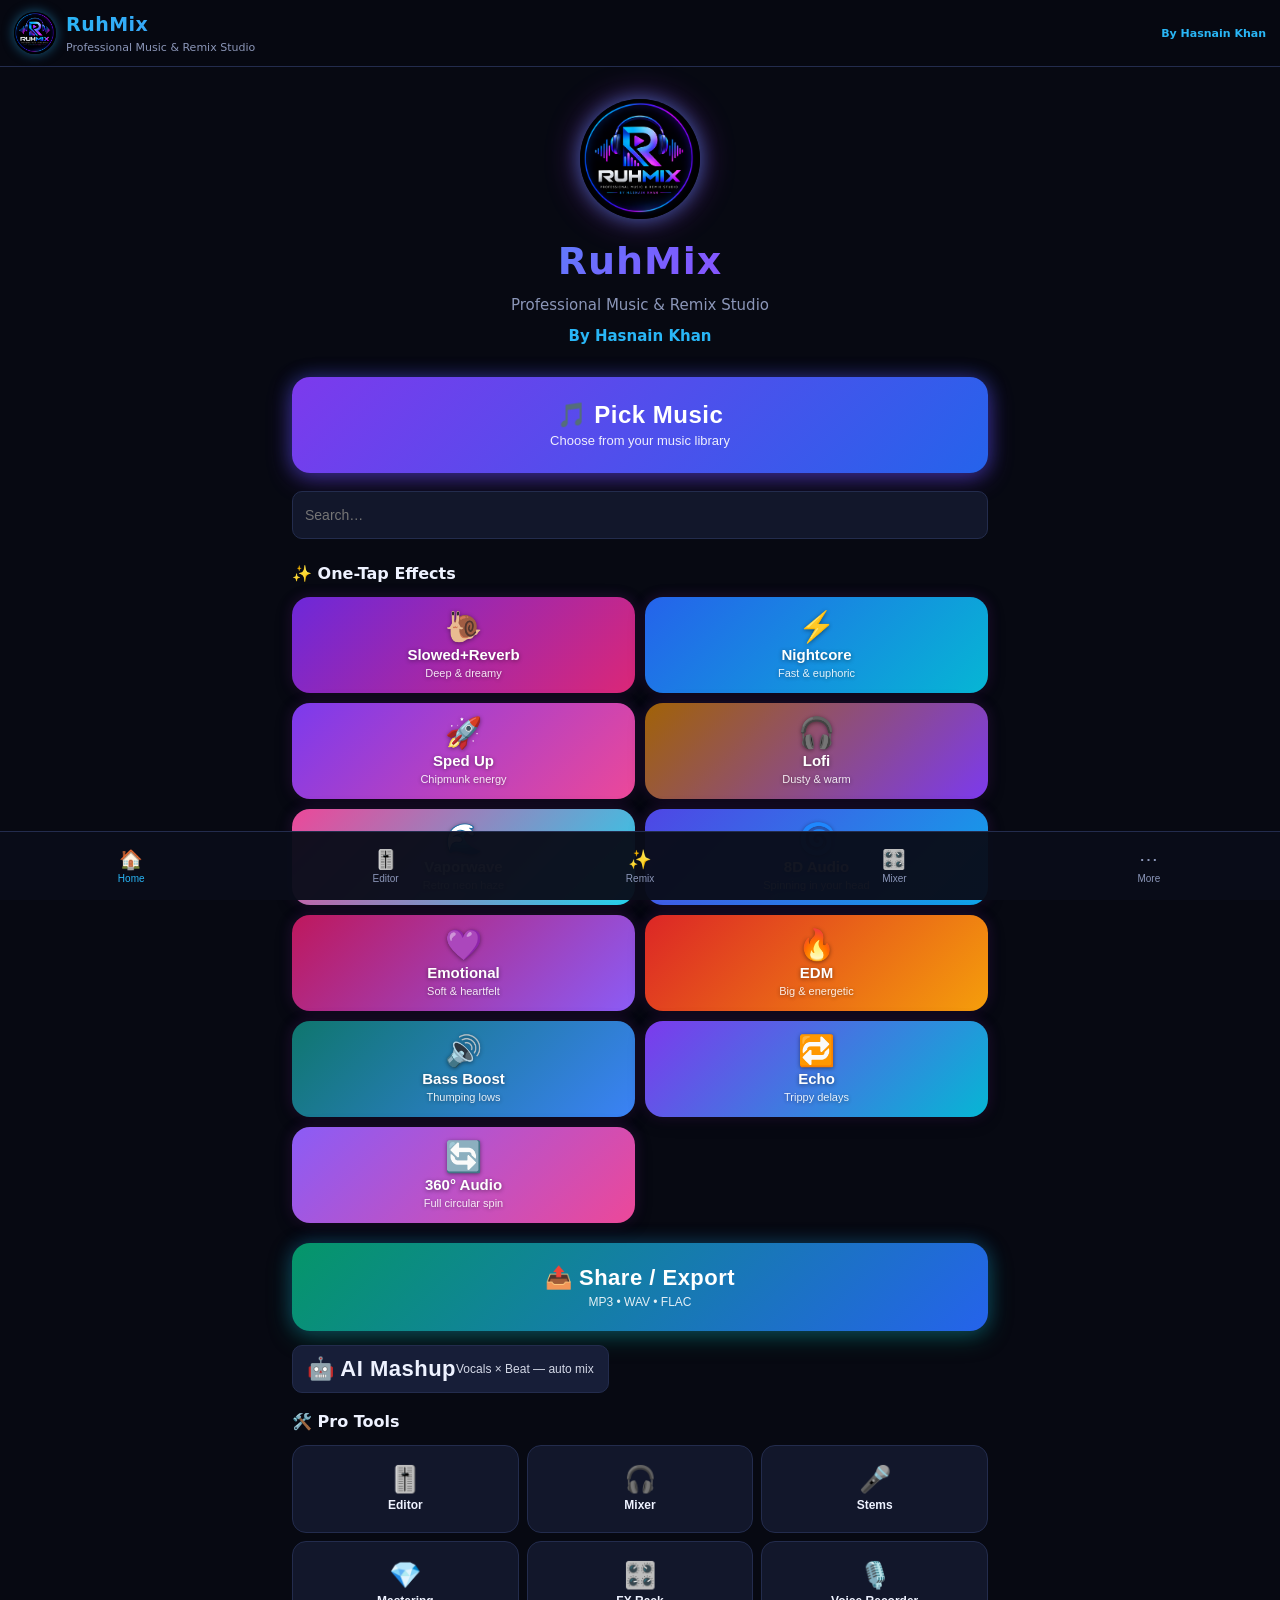
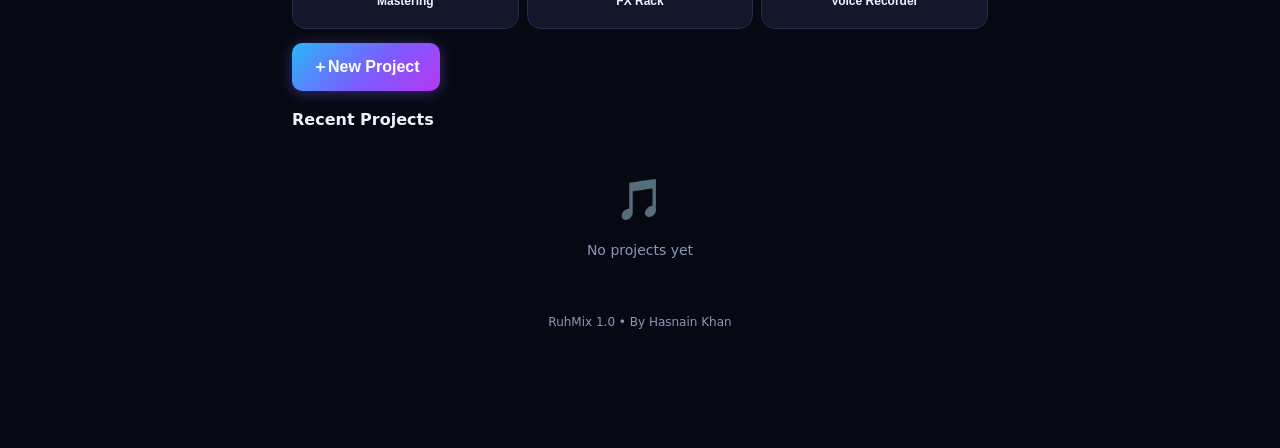
==== www/index.html @ 8ea2db22 "v20: Built-in copyright-free beats — 8 synthesized styles, Auto Mashup (auto vocals + auto beat + au" ====
<!DOCTYPE html>
<html lang="en">
<head>
<meta charset="UTF-8">
<meta name="viewport" content="width=device-width, initial-scale=1.0, maximum-scale=1.0, user-scalable=no">
<title>RuhMix — Professional Music & Remix Studio</title>
<link rel="stylesheet" href="styles.css">
</head>
<body>
<!-- ======================= header ======================= -->
<header id="topbar">
  <img src="logo.png" alt="RuhMix" id="app-logo">
  <div class="tb-titles">
    <div class="tb-name">RuhMix</div>
    <div class="tb-sub" data-i18n="tagline">Professional Music &amp; Remix Studio</div>
  </div>
  <div class="tb-by" data-i18n="by">By Hasnain Khan</div>
</header>

<!-- recovery banner -->
<div id="recovery-banner" style="display:none">
  <span id="recovery-text"></span>
  <div>
    <button class="btn small primary" id="recovery-yes">Recover</button>
    <button class="btn small ghost" id="recovery-no">Dismiss</button>
  </div>
</div>

<main id="screens">

<!-- ======================= 1. HOME ======================= -->
<section class="screen active" id="screen-home">
  <div class="hero">
    <img src="logo.png" alt="RuhMix" class="hero-logo">
    <h1>RuhMix</h1>
    <p class="muted" data-i18n="tagline">Professional Music &amp; Remix Studio</p>
    <p class="byline" data-i18n="by">By Hasnain Khan</p>
  </div>

  <!-- 1. Big Pick Music -->
  <button class="btn cdx-pick" id="cdx-pick"><span class="cdx-pick-title">🎵 Pick Music</span><span class="cdx-pick-sub">Choose from your music library</span></button>

  <!-- 2. Now-playing bar (hidden until a track is loaded) -->
  <div id="cdx-nowbar" class="cdx-nowbar" hidden>
    <canvas id="cdx-nowbar-wave"></canvas>
    <div class="cdx-nowbar-row">
      <button id="cdx-nowbar-play" class="cdx-nowbar-btn" aria-label="Play / Pause">▶</button>
      <div class="cdx-nowbar-meta">
        <div id="cdx-nowbar-name" class="cdx-nowbar-name">—</div>
        <div id="cdx-nowbar-time" class="cdx-nowbar-time mono">0:00 / 0:00</div>
      </div>
    </div>
  </div>

  <input id="home-search" class="textin" data-i18n-ph="search" placeholder="Search…" lang="en" autocapitalize="off" autocomplete="off" spellcheck="false">

  <!-- 3. One-tap effect cards -->
  <div class="sec-head">
    <h3>✨ One-Tap Effects</h3>
  </div>
  <div id="cdx-fxgrid" class="cdx-fxgrid"></div>

  <!-- 4. Big Share / Export -->
  <button class="btn cdx-share" id="cdx-share"><span class="cdx-share-title">📤 Share / Export</span><span class="cdx-share-sub">MP3 • WAV • FLAC</span></button>
  <button class="btn cdx-share" id="home-mashup"><span class="cdx-share-title">🤖 AI Mashup</span><span class="cdx-share-sub">Vocals × Beat — auto mix</span></button>

  <!-- 5. Pro Tools -->
  <div class="sec-head">
    <h3>🛠️ Pro Tools</h3>
  </div>
  <div id="cdx-protools" class="cdx-progrid"></div>

  <!-- kept: new project + recent projects -->
  <button class="btn primary big" id="home-new">＋ <span data-i18n="new_project">New Project</span></button>
  <h3 data-i18n="recent">Recent Projects</h3>
  <div id="home-recent"></div>
  <div class="foot-note">RuhMix 1.0 • <span data-i18n="by">By Hasnain Khan</span></div>
</section>

<!-- ======================= 2. IMPORT ======================= -->
<section class="screen" id="screen-import">
  <h2 data-i18n="import_title">Import Audio</h2>
  <div id="import-hint" class="hint" style="display:none"></div>
  <p class="muted">MP3 • WAV • M4A • FLAC — decoded with Web Audio</p>
  <div class="tabbar" id="import-tabs">
    <button class="tabbtn active" id="tab-music">🎵 Music</button>
    <button class="tabbtn" id="tab-files">📁 Files</button>
  </div>
  <div id="pane-music">
    <input type="search" id="music-search" class="textin" placeholder="Search title or artist" lang="en" autocapitalize="off" autocomplete="off" spellcheck="false">
    <div id="music-list"></div>
  </div>
  <div id="pane-files" hidden>
    <button class="btn primary big block" id="btn-pick">📁 <span data-i18n="pick_audio">Pick Audio</span></button>
    <input type="file" id="file-input" accept="audio/*" multiple hidden>
    <h3>Imported</h3>
    <div id="import-list"></div>
  </div>
</section>

<!-- ======================= 3. EDITOR ======================= -->
<section class="screen" id="screen-editor">
<div class="ux-head"><h2 data-i18n="editor_title">Audio Editor</h2><button class="btn small ux-export-btn" data-from="editor">📤 Export</button></div>
  <div id="ed-meta" class="muted"></div>
  <canvas id="ed-wave"></canvas>
  <div class="row">
    <label>Zoom <input type="range" id="ed-zoom" min="1" max="32" step="1" value="1"></label>
    <label>Scroll <input type="range" id="ed-scroll" min="0" max="100" value="0"></label>
  </div>
  <div class="row transport">
    <button class="btn primary" id="ed-play">▶ <span data-i18n="play">Play</span></button>
    <button class="btn" id="ed-stop">■ <span data-i18n="stop">Stop</span></button>
    <span id="ed-time" class="mono">0:00 / 0:00</span>
  </div>
  <div class="panel">
    <h4>Selection (in seconds)</h4>
    <div class="row">
      <label>Start <input type="number" id="ed-sel-a" class="numin" value="0" step="0.1" min="0"></label>
      <label>End <input type="number" id="ed-sel-b" class="numin" value="0" step="0.1" min="0"></label>
    </div>
    <div class="btn-row">
      <button class="btn small" id="ed-trim">Trim</button>
      <button class="btn small" id="ed-cut">Cut</button>
      <button class="btn small" id="ed-delete">Delete</button>
      <button class="btn small" id="ed-split">Split</button>
      <button class="btn small" id="ed-copy">Copy</button>
      <button class="btn small" id="ed-paste">Paste</button>
      <button class="btn small" id="ed-duplicate">Duplicate</button>
    </div>
    <div class="btn-row">
      <button class="btn small" id="ed-fadein">Fade In</button>
      <button class="btn small" id="ed-fadeout">Fade Out</button>
      <button class="btn small" id="ed-gain-up">Gain +</button>
      <button class="btn small" id="ed-gain-dn">Gain −</button>
      <button class="btn small" id="ed-reverse">Reverse</button>
    </div>
    <div class="btn-row">
      <button class="btn small" id="ed-undo">↩ Undo</button>
      <button class="btn small" id="ed-redo">↪ Redo</button>
    </div>
  </div>
  <div class="panel">
    <h4>Playback</h4>
    <div class="row"><label>Volume <input type="range" id="ed-vol" min="0" max="120" value="90"></label><span id="ed-vol-v">90%</span></div>
    <div class="row"><label>Pan <input type="range" id="ed-pan" min="-100" max="100" value="0"></label></div>
    <div class="row"><label>Speed <input type="range" id="ed-speed" min="50" max="200" value="100"></label><span id="ed-speed-v">1.00×</span></div>
    <div class="honest">Pitch changes with tempo (no independent pitch-shift in v1).</div>
    <button class="btn small tog" id="ed-loop">🔁 Loop</button>
  </div>
  <div class="panel">
    <h4>Markers</h4>
    <button class="btn small" id="ed-marker-add">＋ Add Marker (current position)</button>
    <div id="ed-markers"></div>
  </div>
  <div class="panel">
    <h4>🥁 Beat Tools</h4>
    <div class="row"><span id="tap-bpm" class="big-num">— BPM</span></div>
    <div class="btn-row">
      <button class="btn primary" id="tap-btn">👆 TAP</button>
      <button class="btn ghost" id="tap-reset">Reset</button>
    </div>
    <div class="row"><label>BPM <input type="range" id="metro-bpm" min="40" max="220" value="120"></label><span id="metro-bpm-v">120</span></div>
    <div class="btn-row">
      <button class="btn" id="metro-start">Start Metronome</button>
    </div>
  </div>
</section>

<!-- ======================= 4. AUTO REMIX ======================= -->
<section class="screen" id="screen-remix">
<div class="ux-head"><h2 data-i18n="auto_remix">Auto Remix</h2><button class="btn small ux-export-btn" data-from="remix">📤 Export</button></div>
  <p class="muted">BPM is detected automatically • 11 style presets (DSP chain)</p>
  <div id="remix-stem-badge" class="panel" style="display:none"></div>
  <div class="card-grid" id="remix-grid"></div>
  <div id="remix-custom" class="panel" style="display:none">
    <h4>Custom</h4>
    <div class="row"><label>Tempo <input type="range" id="c-tempo" min="70" max="130" value="100"></label></div>
    <div class="row"><label>Reverb <input type="range" id="c-reverb" min="0" max="100" value="30"></label></div>
    <div class="row"><label>Echo <input type="range" id="c-echo" min="0" max="100" value="25"></label></div>
    <div class="row"><label>Bass <input type="range" id="c-bass" min="0" max="100" value="40"></label></div>
  </div>
  <div id="remix-desc" class="panel"></div>
  <div class="btn-row">
    <button class="btn primary" id="remix-generate">⚡ Generate</button>
    <button class="btn" id="remix-preview">▶ Preview</button>
    <button class="btn" id="remix-stem-preview" style="display:none">🎤 Stem Preview</button>
  </div>
  <div id="remix-status" class="status"></div>
</section>

<!-- ======================= 5. SLOWED+REVERB ======================= -->
<section class="screen" id="screen-slowed">
<div class="ux-head"><h2 data-i18n="slowed">Slowed+Reverb</h2><button class="btn small ux-export-btn" data-from="slowed">📤 Export</button></div>
  <p class="muted">Slowed + Reverb Studio</p>
  <div class="honest">Pitch changes with tempo (no independent pitch-shift in v1).</div>
  <div class="card-grid" id="slowed-presets"></div>
  <div class="panel">
    <div class="row"><label>Speed <input type="range" id="sl-speed" min="0.5" max="1" step="0.01" value="0.8"></label><span id="sl-speed-v">0.80×</span></div>
    <div class="row"><label>Room <select id="sl-room"><option value="studio">Studio</option><option value="room">Room</option><option value="hall">Hall</option><option value="church" selected>Church</option></select></label></div>
    <div class="row"><label>Reverb <input type="range" id="sl-wet" min="0" max="1" step="0.01" value="0.55"></label><span id="sl-wet-v">55%</span></div>
    <div class="row"><label>Echo <input type="range" id="sl-echo" min="0" max="1" step="0.01" value="0.25"></label><span id="sl-echo-v">25%</span></div>
    <div class="row"><label>Bass Boost <input type="range" id="sl-bass" min="-6" max="10" step="1" value="4"></label><span id="sl-bass-v">+4 dB</span></div>
    <div class="row"><label>Stereo Width <input type="range" id="sl-width" min="0" max="2" step="0.1" value="1.2"></label><span id="sl-width-v">1.2</span></div>
  </div>
  <button class="btn primary big block" id="sl-play">▶ Preview</button>
</section>

<!-- ======================= 5b. AUTO MASHUP ======================= -->
<section class="screen" id="screen-mashup">
  <h2>🤖 Auto Mashup</h2>
  <p class="muted">Smart BPM + key matching</p>
  <p id="mashup-engine-tag" class="mashup-tag"></p>
  <button class="btn big block" id="mashup-pick1">🎤 Song 1 — Vocals</button>
  <div id="mashup-name1" class="muted">No song selected</div>

  <!-- Beat source: built-in original beats (default) or a second song -->
  <div class="panel" id="mashup-beatsrc-panel">
    <div class="row"><strong>🎹 Beat source</strong></div>
    <div class="seg" id="mashup-beatsrc-seg" role="group" aria-label="Beat source">
      <button class="btn tog on" id="mashup-src-builtin" data-src="builtin">🎹 Built-in Beats <span class="small">Copyright-Free</span> <span class="beta">Recommended</span></button>
      <button class="btn tog" id="mashup-src-song2" data-src="song2">🎵 Pick Song 2</button>
    </div>
  </div>

  <!-- Built-in beats: 8 original styles, synthesized in-app (default) -->
  <div id="mashup-beats-wrap">
    <p class="muted small">🎹 Original Beats — synthesized in RuhMix, 100% copyright-free</p>
    <div class="card-grid" id="mashup-beat-grid"></div>
  </div>

  <!-- Song 2 beat: shown only when "Pick Song 2" is the beat source -->
  <div id="mashup-song2-wrap" hidden>
    <button class="btn big block" id="mashup-pick2">🥁 Song 2 — Beat</button>
    <div id="mashup-name2" class="muted">No song selected</div>
  </div>

  <p class="muted small" id="mashup-honest">Built-in original beat (copyright-free, synthesized in-app) • vocals auto-matched. No fake AI claims.</p>
  <button class="btn primary big block" id="mashup-make">✨ Create Auto Mashup</button>
  <div id="mashup-progress" hidden>
    <ol id="mashup-steps" class="msteps">
      <li id="mstep-vocals"><span class="mstep-dot"></span><span class="mstep-label">🎤 Extracting vocals…</span></li>
      <li id="mstep-beat"><span class="mstep-dot"></span><span class="mstep-label">🎹 Creating copyright-free beat…</span></li>
      <li id="mstep-mix"><span class="mstep-dot"></span><span class="mstep-label">🎚️ Mixing…</span></li>
    </ol>
    <div id="mashup-prog-label"></div><div class="prog"><div id="mashup-prog-bar"></div></div>
  </div>
  <div id="mashup-result" hidden>
    <div id="mashup-meta" class="muted"></div>
    <button class="btn big" id="mashup-play">▶ Preview</button>
    <button class="btn primary big" id="mashup-export">📤 Export / Share</button>
  </div>
</section>

<!-- ======================= 6. STEMS ======================= -->
<section class="screen" id="screen-stems">
<div class="ux-head"><h2 data-i18n="stems">Stem Separator</h2><button class="btn small ux-export-btn" data-from="stems">📤 Export</button></div>
  <!-- AI (neural, server) — the ONLY flow allowed to say "AI" -->
  <div class="engine-card ai-card">
    <div class="ec-name">🧠 AI Stem Separation <span class="beta">AI • SERVER</span></div>
    <div class="ec-desc">Choose a backend: ✂️ DSP Beta (instant, no server) • 🤗 Hugging Face (FREE AI, 2 stems: Vocal + Instrumental) • 🤗 HF 4/6-Stem (your own Space: 4 or 6 stems) • ☁️ Modal (card required, 4 stems).</div>
    <button class="btn primary block" id="btn-ai-stem">Separate with AI</button>
  </div>
  <!-- DSP engines: Beta (DSP) — neural AI nahi -->
  <h3>DSP Engines <span class="beta">Beta (DSP) — not neural AI</span></h3>
  <p class="muted">DSP-based separation • <span class="beta">BETA — experimental</span></p>
  <div class="honest">There is no neural network model here — only classical DSP techniques. Results may contain bleed.</div>
  <div id="stems-grid"></div>
  <div id="stems-status" class="status"></div>
  <div id="stems-results"></div>
</section>

<!-- ======================= 6b. AI STEMS (DSP Beta • HF 2-stem • HF 4/6-Stem • Modal) ======================= -->
<section class="screen" id="screen-aistem">
  <h2>🧠 AI Stem Separation</h2>
  <p class="muted">✂️ DSP Beta • 🤗 Hugging Face (2 stems, FREE) • 🤗 HF 4/6-Stem (your Space) • ☁️ Modal</p>
  <div id="aistem-backend" style="margin-bottom:10px"></div>
  <div id="aistem-setup" style="display:none"></div>
  <div id="aistem-main" style="display:none"></div>
  <div id="aistem-dsp" style="margin-top:14px"></div>
</section>

<!-- ======================= 7. MIXER ======================= -->
<section class="screen" id="screen-mixer">
<div class="ux-head"><h2 data-i18n="nav_mixer">Mixer</h2><button class="btn small ux-export-btn" data-from="mixer">📤 Export</button></div>
  <p class="muted">6 tracks • Volume / Pan / Mute / Solo</p>
  <div class="btn-row">
    <button class="btn primary" id="mx-play-all">▶ Play All</button>
    <button class="btn" id="mx-stop-all">■ Stop</button>
  </div>
  <div id="mixer-tracks"></div>
</section>

<!-- ======================= 8. FX RACK ======================= -->
<section class="screen" id="screen-fx">
  <h2 data-i18n="equalizer">Equalizer</h2>
  <p class="muted">FX Rack — every change with live preview</p>
  <div class="panel">
    <h4>3-Band EQ <select id="fx-eqpreset"><option value="">Preset…</option></select></h4>
    <div class="row"><label>Bass <input type="range" id="fx-bass" min="-15" max="15" value="0"></label><span id="fx-bass-v">0 dB</span></div>
    <div class="row"><label>Mid <input type="range" id="fx-mid" min="-15" max="15" value="0"></label><span id="fx-mid-v">0 dB</span></div>
    <div class="row"><label>Treble <input type="range" id="fx-treble" min="-15" max="15" value="0"></label><span id="fx-treble-v">0 dB</span></div>
  </div>
  <div class="panel">
    <h4>10-Band EQ</h4>
    <div id="fx-eq10" class="eq10"></div>
  </div>
  <div class="panel">
    <h4>Filter & Drive</h4>
    <div class="row"><label>Lowpass <input type="range" id="fx-filter" min="100" max="19000" value="19000"></label><span id="fx-filter-v">19.0 kHz</span></div>
    <div class="row"><label>Drive <input type="range" id="fx-drive" min="0" max="100" value="0"></label><span id="fx-drive-v">0%</span></div>
  </div>
  <div class="panel">
    <h4>Chorus <label class="sw"><input type="checkbox" id="fx-chorus-on"><span>On</span></label></h4>
    <div class="row"><label>Rate <input type="range" id="fx-chorus-rate" min="1" max="80" value="12"></label></div>
    <div class="row"><label>Depth <input type="range" id="fx-chorus-depth" min="0" max="1200" value="400"></label></div>
  </div>
  <div class="panel">
    <h4>Echo / Delay <label class="sw"><input type="checkbox" id="fx-echo-on"><span>On</span></label></h4>
    <div class="row"><label>Time <input type="range" id="fx-echo-time" min="20" max="1800" value="375"></label><span id="fx-echo-time-v">375 ms</span></div>
    <div class="row"><label>Feedback <input type="range" id="fx-echo-fb" min="0" max="85" value="35"></label><span id="fx-echo-fb-v">35%</span></div>
    <div class="row"><label>Wet <input type="range" id="fx-echo-wet" min="0" max="80" value="35"></label><span id="fx-echo-wet-v">35%</span></div>
  </div>
  <div class="panel">
    <h4>Reverb <label class="sw"><input type="checkbox" id="fx-reverb-on"><span>On</span></label></h4>
    <div class="row"><label>Room <select id="fx-reverb-room"><option value="studio">Studio</option><option value="room">Room</option><option value="hall" selected>Hall</option><option value="church">Church</option></select></label></div>
    <div class="row"><label>Wet <input type="range" id="fx-reverb-wet" min="0" max="100" value="40"></label><span id="fx-reverb-wet-v">40%</span></div>
  </div>
  <div class="panel" data-effect="8d">
    <h4>🌀 8D Audio <label class="sw"><input type="checkbox" id="fx-8d-on" data-param="on"><span>On</span></label></h4>
    <p class="muted small">Auto-pan + reverb — rotating spatial effect</p>
    <div class="row"><label>Speed <input type="range" id="fx-8d-speed" data-param="speed" min="1" max="100" value="25"></label><span id="fx-8d-speed-v">25%</span></div>
    <div class="row"><label>Depth <input type="range" id="fx-8d-depth" data-param="depth" min="0" max="100" value="70"></label><span id="fx-8d-depth-v">70%</span></div>
    <div class="hint">🎧 Best with headphones</div>
  </div>
  <div class="panel" data-effect="3d">
    <h4>🎭 3D Audio <label class="sw"><input type="checkbox" id="fx-3d-on" data-param="on"><span>On</span></label></h4>
    <p class="muted small">Auto-pan + reverb — wide spatial effect</p>
    <div class="row"><label>Speed <input type="range" id="fx-3d-speed" data-param="speed" min="1" max="100" value="35"></label><span id="fx-3d-speed-v">35%</span></div>
    <div class="row"><label>Depth <input type="range" id="fx-3d-depth" data-param="depth" min="0" max="100" value="60"></label><span id="fx-3d-depth-v">60%</span></div>
    <div class="hint">🎧 Best with headphones</div>
  </div>
  <div class="panel" data-effect="16d">
    <h4>🌪️ 16D Audio <label class="sw"><input type="checkbox" id="fx-16d-on" data-param="on"><span>On</span></label></h4>
    <p class="muted small">Auto-pan + reverb — fast rotating spatial effect</p>
    <div class="row"><label>Speed <input type="range" id="fx-16d-speed" data-param="speed" min="1" max="100" value="45"></label><span id="fx-16d-speed-v">45%</span></div>
    <div class="row"><label>Depth <input type="range" id="fx-16d-depth" data-param="depth" min="0" max="100" value="80"></label><span id="fx-16d-depth-v">80%</span></div>
    <div class="hint">🎧 Best with headphones</div>
  </div>
  <div class="panel" data-effect="360">
    <h4>🔄 360° Audio <label class="sw"><input type="checkbox" id="fx-360-on" data-param="on"><span>On</span></label></h4>
    <p class="muted small">360° spatial rotation (HRTF) — full circular spin</p>
    <div class="row"><label>Speed <input type="range" id="fx-360-speed" data-param="speed" min="1" max="100" value="25"></label><span id="fx-360-speed-v">25%</span></div>
    <div class="row"><label>Depth <input type="range" id="fx-360-depth" data-param="depth" min="0" max="100" value="100"></label><span id="fx-360-depth-v">100%</span></div>
    <div class="hint">🎧 Best with headphones</div>
  </div>
  <div class="panel">
    <h4>Compressor <label class="sw"><input type="checkbox" id="fx-comp-on" checked><span>On</span></label></h4>
    <div class="row"><label>Threshold <input type="range" id="fx-comp-thr" min="-40" max="0" value="-18"></label><span id="fx-comp-thr-v">-18 dB</span></div>
    <div class="row"><label>Ratio <input type="range" id="fx-comp-ratio" min="10" max="200" value="40"></label><span id="fx-comp-ratio-v">4:1</span></div>
  </div>
  <div class="panel">
    <h4>Output</h4>
    <div class="row"><label>Gain <input type="range" id="fx-out" min="0" max="150" value="100"></label><span id="fx-out-v">100%</span></div>
  </div>
  <div class="btn-row">
    <button class="btn primary" id="fx-preview">▶ Preview</button>
    <button class="btn" id="fx-save">💾 Save Preset</button>
    <button class="btn ghost" id="fx-reset">Reset</button>
  </div>
  <div id="fx-saved" class="chip-row"></div>
</section>

<!-- ======================= 9. MASTERING ======================= -->
<section class="screen" id="screen-master">
<div class="ux-head"><h2 data-i18n="mastering">Mastering</h2><button class="btn small ux-export-btn" data-from="master">📤 Export</button></div>
  <p class="muted">EQ → Compressor → Limiter → Normalizer</p>
  <div class="panel">
    <div class="row"><label>Preset <select id="mst-preset"></select></label></div>
    <div class="row"><label>Bass <input type="range" id="mst-eqb" min="-12" max="12" value="0"></label><span id="mst-eqb-v">0 dB</span></div>
    <div class="row"><label>Mid <input type="range" id="mst-eqm" min="-12" max="12" value="0"></label><span id="mst-eqm-v">0 dB</span></div>
    <div class="row"><label>Treble <input type="range" id="mst-eqt" min="-12" max="12" value="1"></label><span id="mst-eqt-v">+1 dB</span></div>
    <div class="row"><label>Threshold <input type="range" id="mst-thr" min="-30" max="0" value="-14"></label><span id="mst-thr-v">-14 dB</span></div>
    <div class="row"><label>Ratio <input type="range" id="mst-ratio" min="10" max="100" value="25"></label><span id="mst-ratio-v">2.5:1</span></div>
  </div>
  <div class="btn-row">
    <button class="btn" id="mst-ab">Hearing: AFTER (mastered)</button>
  </div>
  <div class="btn-row">
    <button class="btn primary" id="mst-play">▶ Preview</button>
    <button class="btn" id="mst-normalize">📊 Loudness Normalize</button>
  </div>
  <div id="mst-status" class="status"></div>
</section>

<!-- ======================= 10. RECORDER ======================= -->
<section class="screen" id="screen-record">
<div class="ux-head"><h2 data-i18n="recorder">Voice Recorder</h2><button class="btn small ux-export-btn" data-from="record">📤 Export</button></div>
  <p class="muted">Recordings are saved in the device's native format</p>
  <div class="panel center">
    <div id="rec-status" class="status">Ready</div>
    <button class="btn primary big" id="rec-btn">● Start Recording</button>
    <p class="muted small">After you stop recording, it will be added to this project.</p>
  </div>
</section>

<!-- ======================= 11. EXPORT ======================= -->
<section class="screen" id="screen-export">
  <h2 data-i18n="export_title">Export</h2>
  <div class="panel">
    <h4>Source</h4>
    <div id="exp-sources"></div>
  </div>
  <div class="panel">
    <h4>Format</h4>
    <label class="radio-row"><input type="radio" name="expfmt" id="exp-format-mp3" value="mp3" checked><span>MP3</span></label>
    <label class="radio-row"><input type="radio" name="expfmt" id="exp-format-wav" value="wav"><span>WAV</span></label>
    <label class="radio-row"><input type="radio" name="expfmt" id="exp-format-flac" value="flac"><span>FLAC</span></label>
    <div class="row" id="exp-bitrate-row"><label>Bitrate <select id="exp-bitrate"><option>128</option><option selected>192</option><option>256</option><option>320</option></select> kbps</label></div>
    <div class="row"><label>Sample Rate <select id="exp-sr"><option selected>44100</option><option>48000</option></select> Hz</label></div>
    <label class="radio-row"><input type="checkbox" id="exp-normalize" checked><span>Loudness normalize (peak −0.5 dB)</span></label>
    <div id="exp-note" class="muted small"></div>
    <div class="honest">M4A/AAC: offline encoding is not possible in the browser (native code required) — so M4A is not listed.</div>
  </div>
  <div class="progress"><div class="pbar" id="exp-pbar"></div></div>
  <div id="exp-status" class="status"></div>
  <div class="btn-row">
    <button class="btn primary big" id="exp-start">📤 Export</button>
    <button class="btn ghost" id="exp-cancel">Cancel</button>
  </div>
  <button class="btn block" id="exp-share" style="display:none">🔗 Share</button>
</section>

<!-- ======================= 12. PROJECTS ======================= -->
<section class="screen" id="screen-projects">
  <h2>Projects</h2>
  <button class="btn primary block" id="proj-new">＋ New Project</button>
  <input id="proj-search" class="textin" placeholder="🔍 Search projects…" style="margin-top:8px" lang="en" autocapitalize="off" autocomplete="off" spellcheck="false">
  <div id="projects-list"></div>
</section>

<!-- ======================= 13. SETTINGS ======================= -->
<section class="screen" id="screen-settings">
  <h2 data-i18n="settings_title">Settings</h2>
  <div class="panel">
    <h4>Appearance</h4>
    <div class="row"><label>Theme <select id="set-theme"><option value="dark">Dark</option><option value="light">Light</option></select></label></div>
    <div class="row"><label>Language <select id="set-lang"><option value="en">English</option></select></label></div>
  </div>
  <div class="panel">
    <h4>Export Defaults</h4>
    <div class="row"><label>Format <select id="set-def-format"><option value="mp3">MP3</option><option value="wav">WAV</option><option value="flac">FLAC</option></select></label></div>
    <div class="row"><label>Bitrate <select id="set-def-bitrate"><option>128</option><option>192</option><option>256</option><option>320</option></select> kbps</label></div>
    <div class="row"><label>Sample Rate <select id="set-def-sr"><option>44100</option><option>48000</option></select> Hz</label></div>
  </div>
  <div class="panel">
    <h4>Storage</h4>
    <div id="storage-info" class="muted small"></div>
    <button class="btn ghost" id="set-clear-cache">🧹 Clear Cache</button>
  </div>
  <div class="panel">
    <h4>🔒 Privacy</h4>
    <div class="muted small">
      <p>• <b>Your audio stays on your device.</b> Editing, FX, mixing — everything happens on-device, nothing is uploaded.</p>
      <p>• <b>The cloud is only used for AI Stem Separation</b> — and only with your explicit consent. No audio is sent to the cloud without consent. The Modal option runs after watching an ad; the Hugging Face option is completely free (no ads).</p>
      <p>• <b>Instant auto-delete:</b> audio sent for AI stems is removed from the server as soon as processing finishes — no copy is saved.</p>
      <p>• <b>Ads:</b> one rewarded video ad before Modal AI Stem Separation (this pays for the server), and one interstitial ad after every 2nd export (max 1 per 5 min). Your data never leaves the device because of ads.</p>
      <p>• No account, no tracking — your files are yours.</p>
    </div>
    <button class="btn ghost block" id="set-privacy-clear">🧹 Clear Temporary Files</button>
    <div class="muted small">Removes stem results, stem-mix preview, peaks cache and temporary data. Saved projects stay safe.</div>
  </div>
  <div class="panel">
    <h4>Updates</h4>
    <button class="btn primary" id="set-check-update">🔄 Check for Updates</button>
    <div id="update-status" class="status"></div>
  </div>
  <div class="panel">
    <h4>🤖 AI Server <span class="beta">AI</span></h4>
    <p class="muted small">Choose the backend for AI Stem Separation. DSP Beta needs no settings.</p>
    <div id="ai-backend-picker" class="btn-row" style="margin-bottom:8px"></div>
    <div id="ai-hf-fields" style="display:none">
      <p class="muted small">🤗 <b>Hugging Face — FREE AI</b> (daily limit ~6-10 songs, no ads). Paste your duplicated Space URL here.</p>
      <div class="row"><label>Space URL <input type="text" id="ai-hf-url" class="textin" placeholder="https://username-music-separation.hf.space" inputmode="url" autocomplete="off" lang="en" autocapitalize="off" spellcheck="false"></label></div>
      <p class="muted small">💡 Hint: the URL of your duplicated Space (e.g. https://username-music-separation.hf.space).</p>
      <div class="row"><label>API Name <input type="text" id="ai-hf-api" class="textin" placeholder="inference" autocomplete="off" lang="en" autocapitalize="off" spellcheck="false"></label></div>
      <p class="muted small">💡 Find the name via "View API" on the Space page (default: inference).</p>
    </div>
    <div id="ai-hf46-fields" style="display:none">
      <p class="muted small">🤗 <b>HF 4/6-Stem — your own Space</b> (FREE AI, no ads). No reliable public 4/6-stem Space exists, so paste <b>your own</b> duplicated/deployed Demucs Space URL here.</p>
      <div class="row"><label>Space URL <input type="text" id="ai-hf46-url" class="textin" placeholder="https://username-demucs-6s.hf.space" inputmode="url" autocomplete="off" lang="en" autocapitalize="off" spellcheck="false"></label></div>
      <div class="row"><label>API Name <input type="text" id="ai-hf46-api" class="textin" placeholder="inference" autocomplete="off" lang="en" autocapitalize="off" spellcheck="false"></label></div>
      <p class="muted small">💡 Find the name via "View API" on the Space page (default: inference).</p>
      <div class="row"><label>Model (stems to expect)
        <select id="ai-hf46-model" class="textin" lang="en">
          <option value="htdemucs">htdemucs — 4 stems (Vocals, Drums, Bass, Other)</option>
          <option value="htdemucs_6s">htdemucs_6s — 6 stems (+ Piano, Guitar)</option>
        </select></label></div>
      <div class="honest">🐢 <b>6-Stem is slower</b> and uses more of your free GPU quota (daily limit ~6-10 songs). 🏁 <b>6 is the maximum</b> for standard open models — the 6-stem model is experimental, expect more bleed on guitar/piano.</div>
    </div>
    <div id="ai-modal-fields" style="display:none">
      <p class="muted small">☁️ <b>Modal — requires a card</b> (future). Paste the URL you get after deploying Modal here. The key stays on this device only — it is never uploaded.</p>
      <div class="row"><label>Modal Endpoint URL <input type="text" id="ai-url" class="textin" placeholder="https://xxx--ruhmix-stems-web.modal.run" inputmode="url" autocomplete="off" lang="en" autocapitalize="off" spellcheck="false"></label></div>
      <div class="row"><label>API Key <input type="password" id="ai-key" class="textin" placeholder="••••••••" autocomplete="off" lang="en" autocapitalize="off" spellcheck="false"></label></div>
    </div>
    <div class="row"><span id="ai-dot" class="status-dot"></span><span id="ai-status-text" class="muted small">Not set</span></div>
    <div class="btn-row">
      <button class="btn primary" id="ai-test">🔌 Test Connection</button>
      <button class="btn ghost" id="ai-save">💾 Save</button>
    </div>
    <div id="ai-test-result" class="status"></div>
  </div>
  <div class="panel about">
    <img src="logo.png" alt="RuhMix" class="about-logo">
    <div class="about-name">RuhMix 1.0</div>
    <div class="about-tag">Professional Music &amp; Remix Studio</div>
    <div class="about-by" data-i18n="by">By Hasnain Khan</div>
    <div class="divider"></div>
    <div class="about-row"><span class="k">Version</span><span class="v mono">1.0</span></div>
    <div class="about-row"><span class="k">Package</span><span class="v mono">com.ruhmix.app</span></div>
    <div class="about-row"><span class="k">Audio engine</span><span class="v">On-device Web Audio</span></div>
    <div class="about-row"><span class="k">Privacy</span><span class="v">Your files stay on your device</span></div>
  </div>
</section>

<!-- ======================= 14. MORE ======================= -->
<section class="screen" id="screen-more">
  <h2 data-i18n="nav_more">More</h2>
  <div class="card-grid" id="more-grid"></div>
  <button class="btn block" id="more-update">🔄 Check for Updates</button>
  <div class="foot-note">RuhMix 1.0 • <span data-i18n="by">By Hasnain Khan</span></div>
</section>

</main>

<!-- ======================= bottom nav ======================= -->
<nav id="bottomnav">
  <button class="navbtn active" data-screen="home">🏠<span data-i18n="nav_home">Home</span></button>
  <button class="navbtn" data-screen="editor">🎚️<span data-i18n="nav_editor">Editor</span></button>
  <button class="navbtn" data-screen="remix">✨<span data-i18n="nav_remix">Remix</span></button>
  <button class="navbtn" data-screen="mixer">🎛️<span data-i18n="nav_mixer">Mixer</span></button>
  <button class="navbtn" data-screen="more">⋯<span data-i18n="nav_more">More</span></button>
</nav>

<!-- dialog + toast -->
<div id="dlg"><div class="dlg-card">
  <button id="dlg-x" aria-label="Close">✕</button>
  <h3 id="dlg-title"></h3>
  <div id="dlg-body"></div>
  <div class="dlg-actions"><button class="btn primary" id="dlg-ok">OK</button><button class="btn ghost" id="dlg-cancel">Cancel</button></div>
</div></div>
<div id="toast"></div>

<script src="js/vendor/lame.min.js"></script>
<script src="js/audio-engine.js"></script>
<script src="js/fx.js"></script>
<script src="js/waveform.js"></script>
<script src="js/stems.js"></script>
<script src="js/ads.js"></script>
<script src="js/hf-stems.js"></script>
<script src="js/stem-deck.js"></script>
<script src="js/hf46-stems.js"></script>
<script src="js/ai-stems.js"></script>
<script src="js/remix.js"></script>
<script src="js/export.js"></script>
<script src="js/projects.js"></script>
<script src="js/import-hardening.js"></script>
<script src="js/beats.js"></script>
<script src="js/beats-preview.js"></script>
<script src="js/mashup-dsp.js"></script>
<script src="js/mashup.js"></script>
<script src="js/mashup-stems.js"></script>
<script src="js/mashup-export.js"></script>
<script src="js/mashup-screen.js"></script>
<script src="js/app.js"></script>
<script src="js/ux-flow.js"></script>
<script src="js/cdx.js"></script>
</body>
</html>
---- www/styles.css ----
/* =====================================================================
   RuhMix — styles.css
   Dark professional studio theme. Neon blue (#29b6f6) + purple (#b537f2)
   accents on near-black. Light theme via body.light.
   ===================================================================== */
:root {
  --bg: #070912;
  --bg2: #0d1120;
  --card: #12172b;
  --card2: #171e38;
  --line: #232c4d;
  --txt: #eef2ff;
  --muted: #8b96b8;
  --blue: #29b6f6;
  --purple: #b537f2;
  --grad: linear-gradient(135deg, #29b6f6, #7c5cff 55%, #b537f2);
  --danger: #ff4d6d;
  --ok: #3ddc84;
  --radius: 14px;
}
body.light {
  --bg: #f2f4fa;
  --bg2: #ffffff;
  --card: #ffffff;
  --card2: #eef1f8;
  --line: #d7deee;
  --txt: #141a2e;
  --muted: #5b6b8c;
}
* { box-sizing: border-box; -webkit-tap-highlight-color: transparent; }
html, body { margin: 0; padding: 0; }
body {
  background: var(--bg);
  color: var(--txt);
  font-family: system-ui, -apple-system, 'Segoe UI', Roboto, sans-serif;
  font-size: 15px;
  line-height: 1.55;
  padding-bottom: 76px;
  min-height: 100vh;
}
p { margin: 8px 0; }
/* ======================= topbar ======================= */
#topbar {
  position: sticky; top: 0; z-index: 50;
  display: flex; align-items: center; gap: 10px;
  padding: 10px 14px;
  background: rgba(7, 9, 18, 0.92);
  backdrop-filter: blur(8px);
  border-bottom: 1px solid var(--line);
}
body.light #topbar { background: rgba(255, 255, 255, 0.92); }
#app-logo { width: 42px; height: 42px; border-radius: 50%; box-shadow: 0 0 12px rgba(41, 182, 246, 0.5); }
.tb-titles { flex: 1; }
.tb-name { font-weight: 800; font-size: 19px; letter-spacing: 0.5px;
  background: var(--grad); -webkit-background-clip: text; background-clip: text; color: transparent; }
.tb-sub { font-size: 11px; color: var(--muted); }
.tb-by { font-size: 11px; color: var(--blue); font-weight: 600; white-space: nowrap; }
/* ======================= screens ======================= */
#screens { max-width: 720px; margin: 0 auto; padding: 0 12px; }
.screen { display: none; padding: 14px 0 30px; animation: fadein 0.18s ease; }
.screen.active { display: block; }
@keyframes fadein { from { opacity: 0; transform: translateY(6px); } to { opacity: 1; } }
h1 { font-size: 26px; margin: 8px 0 6px; line-height: 1.3; }
h2 { font-size: 21px; margin: 6px 0 4px; line-height: 1.35; }
h3 { font-size: 16px; margin: 18px 0 8px; color: var(--txt); line-height: 1.4; }
h4 { font-size: 14px; margin: 0 0 10px; color: var(--blue); line-height: 1.4; }
.muted { color: var(--muted); }
.small { font-size: 12px; }
.mono { font-family: ui-monospace, monospace; }
.center { text-align: center; }
/* ======================= hero / home ======================= */
.hero { text-align: center; padding: 18px 0 8px; }
.hero-logo { width: 120px; height: 120px; border-radius: 50%;
  box-shadow: 0 0 34px rgba(181, 55, 242, 0.45), 0 0 18px rgba(41, 182, 246, 0.5); }
.hero h1 { font-size: 38px; margin: 10px 0 2px; letter-spacing: 1px;
  background: var(--grad); -webkit-background-clip: text; background-clip: text; color: transparent; }
.byline { color: var(--blue); font-weight: 700; margin: 4px 0 14px; }
.card-grid { display: grid; grid-template-columns: repeat(2, 1fr); gap: 10px; margin: 12px 0; }
.home-card {
  background: var(--card); border: 1px solid var(--line); border-radius: var(--radius);
  padding: 16px 10px; color: var(--txt); cursor: pointer; text-align: center;
  transition: transform 0.12s, border-color 0.12s;
}
.home-card:active { transform: scale(0.97); border-color: var(--blue); }
/* ======================= CD-ROMantic home (cdx-*, 2026-10-06) ======================= */
/* Big Pick Music CTA — top of home. */
#cdx-pick {
  flex-direction: column;
  gap: 4px;
  width: 100%;
  min-height: 96px;
  margin: 6px 0 12px;
  padding: 16px;
  border: none;
  border-radius: 18px;
  background: linear-gradient(135deg, #7c3aed, #2563eb);
  color: #fff;
  box-shadow: 0 6px 24px rgba(124, 58, 237, 0.45), 0 0 18px rgba(37, 99, 235, 0.35);
}
#cdx-pick:active { transform: scale(0.98); }
.cdx-pick-title { font-size: 24px; font-weight: 800; letter-spacing: 0.5px; }
.cdx-pick-sub { font-size: 13px; font-weight: 400; opacity: 0.9; }

/* Now-playing bar: mini waveform + transport, hidden until a track loads. */
.cdx-nowbar {
  background: var(--card);
  border: 1px solid var(--purple);
  border-radius: 16px;
  padding: 10px;
  margin: 0 0 12px;
  box-shadow: 0 0 16px rgba(181, 55, 242, 0.25);
}
#cdx-nowbar-wave {
  width: 100%; height: 64px; border-radius: 10px;
  border: 1px solid var(--line); background: #0a0d1a;
  touch-action: none; display: block;
}
body.light #cdx-nowbar-wave { background: #e8ecf6; }
.cdx-nowbar-row { display: flex; align-items: center; gap: 10px; margin-top: 8px; }
.cdx-nowbar-btn {
  width: 52px; height: 52px; flex: none; border-radius: 50%;
  border: none; cursor: pointer; font-size: 20px; color: #fff;
  background: linear-gradient(135deg, #29b6f6, #7c5cff);
  box-shadow: 0 2px 12px rgba(41, 182, 246, 0.5);
  display: flex; align-items: center; justify-content: center;
}
.cdx-nowbar-btn:active { transform: scale(0.94); }
.cdx-nowbar-meta { flex: 1; min-width: 0; }
.cdx-nowbar-name {
  font-weight: 700; font-size: 14px;
  overflow: hidden; text-overflow: ellipsis; white-space: nowrap;
}
.cdx-nowbar-time { font-size: 12px; color: var(--muted); }

/* One-tap effect cards: 2 columns, min 96px, vaporwave gradients + glow. */
.cdx-fxgrid { display: grid; grid-template-columns: repeat(2, 1fr); gap: 10px; margin: 8px 0 14px; }
.cdx-fxcard {
  border: none; border-radius: 18px; cursor: pointer;
  min-height: 96px; padding: 14px 10px; color: #fff;
  display: flex; flex-direction: column; align-items: center; justify-content: center;
  gap: 4px; text-align: center;
  text-shadow: 0 1px 4px rgba(0, 0, 0, 0.45);
  box-shadow: 0 4px 16px rgba(0, 0, 0, 0.35), 0 0 14px rgba(181, 55, 242, 0.18);
  transition: transform 0.12s, box-shadow 0.12s;
  background: linear-gradient(135deg, #7c3aed, #2563eb);
}
.cdx-fxcard:active { transform: scale(0.96); }
.cdx-fxcard.on {
  box-shadow: 0 4px 16px rgba(0, 0, 0, 0.35), 0 0 22px rgba(41, 182, 246, 0.65);
  outline: 2px solid #29b6f6; outline-offset: 2px;
}
.cdx-fx-emoji { font-size: 30px; line-height: 1; }
.cdx-fx-name { font-size: 15px; font-weight: 800; }
.cdx-fx-vibe { font-size: 11px; opacity: 0.88; font-weight: 400; }
/* per-card vaporwave gradients */
.cdx-fx-slowed    { background: linear-gradient(135deg, #6d28d9, #db2777); }
.cdx-fx-nightcore  { background: linear-gradient(135deg, #2563eb, #06b6d4); }
.cdx-fx-spedup     { background: linear-gradient(135deg, #7c3aed, #ec4899); }
.cdx-fx-lofi       { background: linear-gradient(135deg, #a16207, #7c3aed); }
.cdx-fx-vaporwave  { background: linear-gradient(135deg, #ec4899, #22d3ee); }
.cdx-fx-8d         { background: linear-gradient(135deg, #4f46e5, #0ea5e9); }
.cdx-fx-emotional  { background: linear-gradient(135deg, #be185d, #8b5cf6); }
.cdx-fx-edm        { background: linear-gradient(135deg, #dc2626, #f59e0b); }
.cdx-fx-bassboost  { background: linear-gradient(135deg, #0f766e, #3b82f6); }
.cdx-fx-echo       { background: linear-gradient(135deg, #7c3aed, #06b6d4); }
.cdx-fx-360        { background: linear-gradient(135deg, #8b5cf6, #ec4899); }

/* Big Share / Export CTA. */
#cdx-share {
  flex-direction: column;
  gap: 4px;
  width: 100%;
  min-height: 88px;
  margin: 6px 0 14px;
  padding: 14px 16px;
  border: none;
  border-radius: 18px;
  background: linear-gradient(135deg, #059669, #2563eb);
  color: #fff;
  box-shadow: 0 6px 24px rgba(5, 150, 105, 0.4), 0 0 18px rgba(37, 99, 235, 0.3);
}
#cdx-share:active { transform: scale(0.98); }
.cdx-share-title { font-size: 22px; font-weight: 800; letter-spacing: 0.5px; }
.cdx-share-sub { font-size: 12px; font-weight: 400; opacity: 0.88; }

/* Pro Tools: 6 small cards, 3 columns. */
.cdx-progrid { display: grid; grid-template-columns: repeat(3, 1fr); gap: 8px; margin: 8px 0 14px; }
.cdx-procard {
  background: var(--card); border: 1px solid var(--line); border-radius: 14px;
  padding: 12px 6px; color: var(--txt); cursor: pointer; text-align: center;
  display: flex; flex-direction: column; align-items: center; gap: 6px;
  min-height: 88px; justify-content: center;
  transition: transform 0.12s, border-color 0.12s, box-shadow 0.12s;
}
.cdx-procard:active { transform: scale(0.95); border-color: var(--purple);
  box-shadow: 0 0 12px rgba(181, 55, 242, 0.35); }
.cdx-pro-emoji { font-size: 26px; line-height: 1; }
.cdx-pro-name { font-size: 12px; font-weight: 700; }
.hc-icon { font-size: 30px; margin-bottom: 6px; }
.hc-label { font-size: 13px; font-weight: 600; }
.style-card {
  background: var(--card); border: 1px solid var(--line); border-radius: var(--radius);
  padding: 12px; color: var(--txt); cursor: pointer; text-align: left;
  min-height: 48px;
}
.style-card.sel { border-color: var(--purple); box-shadow: 0 0 10px rgba(181, 55, 242, 0.35); }
.sc-name { font-weight: 700; font-size: 15px; }
.sc-tag { font-size: 12px; color: var(--muted); }
/* ======================= buttons / inputs ======================= */
.btn {
  background: var(--card2); color: var(--txt);
  border: 1px solid var(--line); border-radius: 10px;
  padding: 10px 14px; font-size: 14px; font-weight: 600; cursor: pointer;
  /* Touch: minimum 48px target (clutter/navigation audit 2026-10-05) */
  display: inline-flex; align-items: center; justify-content: center;
  min-height: 48px;
}
.btn:active { transform: scale(0.97); }
.btn:disabled { opacity: 0.45; cursor: not-allowed; filter: grayscale(0.35); }
.btn:disabled:active { transform: none; }
.chip:disabled { opacity: 0.45; cursor: not-allowed; }
select:disabled, .textin:disabled, .numin:disabled { opacity: 0.5; cursor: not-allowed; }
.btn.primary { background: var(--grad); border: none; color: #fff;
  box-shadow: 0 2px 14px rgba(124, 92, 255, 0.4); }
.btn.big { font-size: 16px; padding: 13px 20px; }
.btn.block { display: block; width: 100%; margin: 8px 0; }
.btn.small { padding: 7px 10px; font-size: 13px; }
.btn.ghost { background: transparent; }
.btn.tog.on { border-color: var(--blue); color: var(--blue); }
.btn.listbtn { text-align: left; }
.btn.rec-on { background: linear-gradient(135deg, #ff4d6d, #b537f2); color: #fff; border: none;
  animation: pulse 1.2s infinite; }
@keyframes pulse { 50% { opacity: 0.75; } }
.btn-row { display: flex; flex-wrap: wrap; gap: 8px; margin: 10px 0; }
.btn-row.center { justify-content: center; }
.chip-row { display: flex; flex-wrap: wrap; gap: 8px; margin: 8px 0; }
.chip { background: var(--card); border: 1px solid var(--blue); color: var(--blue);
  border-radius: 20px; padding: 8px 16px; font-size: 13px; cursor: pointer;
  display: inline-flex; align-items: center; min-height: 48px; }
.textin, .numin, select {
  background: var(--card); color: var(--txt);
  border: 1px solid var(--line); border-radius: 10px;
  padding: 10px 12px; font-size: 14px; width: 100%; margin: 6px 0;
  min-height: 48px;
}
.numin { width: 90px; }
select { width: auto; }
.row { display: flex; align-items: center; gap: 10px; margin: 8px 0; flex-wrap: wrap; }
.row label { display: flex; align-items: center; gap: 8px; flex: 1; min-width: 180px; font-size: 13px; }
.row span { font-size: 12px; color: var(--muted); min-width: 52px; text-align: right; }
input[type="range"] { flex: 1; accent-color: var(--purple); min-width: 120px;
  /* Touch: 48px hit area — track stays centered in Chrome */
  min-height: 48px; }
.radio-row { display: flex; align-items: center; gap: 10px; margin: 8px 0; font-size: 14px; cursor: pointer;
  min-height: 48px; }
.radio-row input { width: 18px; height: 18px; accent-color: var(--purple); }
.sw { display: inline-flex; align-items: center; min-height: 48px; gap: 6px; font-size: 12px; color: var(--muted); }
.sw input { width: 18px; height: 18px; accent-color: var(--purple); }
/* ======================= panels / cards ======================= */
.panel { background: var(--card); border: 1px solid var(--line);
  border-radius: var(--radius); padding: 14px; margin: 12px 0; }
.hint { background: rgba(41, 182, 246, 0.1); border: 1px solid var(--blue);
  border-radius: 10px; padding: 10px; margin: 8px 0; font-size: 13px; }
.honest { background: rgba(255, 213, 74, 0.08); border-left: 3px solid #ffd54a;
  padding: 8px 10px; margin: 8px 0; font-size: 12px; color: var(--muted); border-radius: 0 8px 8px 0; }
.status { margin: 10px 0; font-size: 14px; min-height: 20px; }
.status .ok { color: var(--ok); }
.status .err { color: var(--danger); }
.empty { text-align: center; color: var(--muted); padding: 28px 16px; font-size: 14px; line-height: 1.55; }
.empty-icon { font-size: 40px; margin-bottom: 10px; }
.empty .btn { margin-top: 12px; }
/* Inline loading row: spinner + label */
.load-row { display: flex; align-items: center; gap: 10px; margin: 10px 0; font-size: 14px; }
.spinner {
  width: 20px; height: 20px; flex: none; border-radius: 50%;
  border: 3px solid var(--line); border-top-color: var(--blue);
  animation: spin 0.8s linear infinite;
}
.spinner.big { width: 34px; height: 34px; border-width: 4px; }
@keyframes spin { to { transform: rotate(360deg); } }
.beta { background: var(--purple); color: #fff; font-size: 10px; font-weight: 800;
  padding: 2px 8px; border-radius: 10px; vertical-align: middle; }
/* ======================= import list ======================= */
.import-item { display: flex; align-items: center; gap: 8px;
  background: var(--card); border: 1px solid var(--line);
  border-radius: 12px; padding: 10px; margin: 8px 0; }
.ii-main { flex: 1; min-width: 0; }
.ii-name { font-weight: 600; font-size: 14px; overflow: hidden; text-overflow: ellipsis; white-space: nowrap; }
.ii-meta { font-size: 12px; color: var(--muted); }
/* ======================= waveform ======================= */
#ed-wave { width: 100%; height: 150px; border-radius: var(--radius);
  border: 1px solid var(--line); background: #0a0d1a; touch-action: none; }
body.light #ed-wave { background: #e8ecf6; }
.transport { align-items: center; }
/* ======================= stems ======================= */
.engine-card { background: var(--card); border: 1px solid var(--line);
  border-radius: var(--radius); padding: 14px; margin: 10px 0; }
.ec-name { font-weight: 800; font-size: 16px; margin-bottom: 4px; }
.ec-desc { font-size: 13px; color: var(--muted); margin-bottom: 6px; }
.stem-row { display: flex; align-items: center; gap: 8px;
  background: var(--card2); border: 1px solid var(--line);
  border-radius: 12px; padding: 10px; margin: 8px 0; }
.sr-main { flex: 1; }
.sr-name { font-weight: 700; font-size: 14px; }
.sr-meta { font-size: 12px; color: var(--muted); }
/* ======================= mixer ======================= */
.track { background: var(--card); border: 1px solid var(--line);
  border-radius: var(--radius); padding: 12px; margin: 10px 0; }
.tr-head { display: flex; justify-content: space-between; margin-bottom: 8px; }
.tr-name { font-weight: 700; }
.tr-row { display: flex; align-items: center; gap: 8px; margin: 6px 0; }
.tr-row label { font-size: 12px; color: var(--muted); width: 34px; }
/* ======================= eq10 ======================= */
.eq10 { display: flex; gap: 4px; justify-content: space-between; }
.eq10b { display: flex; flex-direction: column; align-items: center; flex: 1; min-width: 0; }
.eq10b input[type="range"] { writing-mode: vertical-lr; direction: rtl;
  width: 26px; height: 110px; min-width: 0; }
.eq10b span { font-size: 10px; color: var(--muted); margin-top: 4px; }
/* ======================= markers / recent ======================= */
.marker-row, .recent-row { display: flex; align-items: center; gap: 8px;
  background: var(--card2); border: 1px solid var(--line);
  border-radius: 10px; padding: 8px 10px; margin: 6px 0; font-size: 13px; }
.recent-row { width: 100%; color: var(--txt); cursor: pointer; justify-content: space-between;
  min-height: 48px; }
.recent-row:active { border-color: var(--blue); }
.sec-head { display: flex; align-items: center; justify-content: space-between; gap: 8px; }
.sec-head h3 { margin-bottom: 4px; }
.sec-head .btn { flex-shrink: 0; }
/* ======================= progress ======================= */
.progress { background: var(--card2); border: 1px solid var(--line);
  border-radius: 10px; height: 14px; overflow: hidden; margin: 10px 0; }
.pbar { height: 100%; width: 0%; background: var(--grad);
  border-radius: 10px; transition: width 0.15s; }
/* Indeterminate (server-side processing — % fake nahi dikhate) */
.pbar.indet { width: 40% !important; animation: pbar-slide 1.4s ease-in-out infinite; }
@keyframes pbar-slide { 0% { margin-left: -40%; } 100% { margin-left: 100%; } }
.big-num { font-size: 42px; font-weight: 800; margin: 8px 0;
  background: var(--grad); -webkit-background-clip: text; background-clip: text; color: transparent; }
/* ======================= auto mashup ======================= */
.mashup-tag { display: inline-block; font-size: 12px; font-weight: 700; letter-spacing: 0.4px;
  color: var(--blue); border: 1px solid var(--blue); border-radius: 999px;
  padding: 3px 12px; margin: 6px 0 12px; background: rgba(41, 182, 246, 0.08); }
.mashup-tag:empty { display: none; }
.prog { background: var(--card2); border: 1px solid var(--line);
  border-radius: 10px; height: 14px; overflow: hidden; margin: 10px 0; }
.prog > div { height: 100%; width: 0%; background: var(--grad);
  border-radius: 10px; transition: width 0.15s; }
/* ======================= bottom nav ======================= */
#bottomnav {
  position: fixed; bottom: 0; left: 0; right: 0; z-index: 50;
  display: flex; background: rgba(10, 13, 26, 0.96);
  border-top: 1px solid var(--line); padding: 6px 4px calc(6px + env(safe-area-inset-bottom));
}
body.light #bottomnav { background: rgba(255, 255, 255, 0.96); }
.navbtn { flex: 1; background: none; border: none; color: var(--muted);
  display: flex; flex-direction: column; align-items: center; justify-content: center; gap: 2px;
  font-size: 19px; padding: 8px 4px; min-height: 56px; cursor: pointer; }
.navbtn span { font-size: 10px; }
.navbtn.active { color: var(--blue); }
/* ======================= dialog / toast / banner ======================= */
#dlg { display: none; position: fixed; inset: 0; z-index: 100;
  background: rgba(0, 0, 0, 0.6); align-items: center; justify-content: center; padding: 20px; }
#dlg.show { display: flex; }
.dlg-card { position: relative; background: var(--card); border: 1px solid var(--line);
  border-radius: 16px; padding: 20px; width: 100%; max-width: 420px;
  max-height: 80vh; overflow-y: auto; }
#dlg-title { margin: 0 36px 4px 0; font-size: 18px; line-height: 1.35; }
#dlg-x {
  position: absolute; top: 10px; right: 10px;
  width: 44px; height: 44px; border-radius: 50%;
  background: transparent; border: none; color: var(--muted);
  font-size: 18px; cursor: pointer;
  display: flex; align-items: center; justify-content: center;
}
#dlg-x:active { color: var(--txt); background: var(--card2); }
#dlg-body { margin: 10px 0; font-size: 14px; line-height: 1.55; }
#dlg-body p { margin: 8px 0; }
.dlg-actions { display: flex; flex-wrap: wrap; gap: 8px; margin: 14px 0 0; justify-content: flex-end; }
#toast {
  position: fixed; bottom: 90px; left: 50%; transform: translateX(-50%) translateY(20px);
  background: #1c2340; color: #fff; border: 1px solid var(--blue);
  padding: 10px 18px; border-radius: 24px; font-size: 13px;
  opacity: 0; pointer-events: none; transition: all 0.2s; z-index: 200;
  max-width: 90vw; text-align: center;
}
#toast.show { opacity: 1; transform: translateX(-50%) translateY(0); }
#recovery-banner {
  position: sticky; top: 62px; z-index: 40;
  background: rgba(255, 213, 74, 0.12); border-bottom: 1px solid #ffd54a;
  padding: 10px 14px; font-size: 13px;
  display: flex; align-items: center; justify-content: space-between; gap: 8px;
}
.foot-note { text-align: center; color: var(--muted); font-size: 12px; margin: 24px 0 10px; }
.about-logo { width: 72px; height: 72px; border-radius: 50%; margin-bottom: 6px; }
/* About screen */
.about { text-align: center; }
.about-name { font-size: 24px; font-weight: 800; margin: 6px 0 2px;
  background: var(--grad); -webkit-background-clip: text; background-clip: text; color: transparent; }
.about-tag { font-size: 14px; color: var(--txt); font-weight: 600; margin: 2px 0; }
.about-by { font-size: 13px; color: var(--blue); font-weight: 700; margin: 4px 0 6px; }
.about-row { display: flex; align-items: center; justify-content: space-between; gap: 12px;
  padding: 10px 2px; border-top: 1px solid var(--line); font-size: 14px; text-align: left; }
.about-row .k { color: var(--muted); }
.about-row .v { font-weight: 600; }

/* ======================= AI stems (neural, server) ======================= */
.ai-card { border: 1px solid var(--purple); }
.status-dot { display: inline-block; width: 12px; height: 12px; border-radius: 50%;
  background: #888; margin-right: 8px; vertical-align: middle; flex: none; }
.status-dot.ok { background: var(--ok); box-shadow: 0 0 6px var(--ok); }
.status-dot.err { background: var(--danger); box-shadow: 0 0 6px var(--danger); }
.divider { display: flex; align-items: center; gap: 10px; margin: 16px 0; color: var(--muted); font-size: 13px; }
.divider::before, .divider::after { content: ''; flex: 1; height: 1px; background: var(--line); }
.setup-steps { margin: 8px 0 12px 20px; font-size: 14px; }
.setup-steps li { margin: 6px 0; }
.mono { font-family: monospace; word-break: break-all; }

/* ======================= import tabs + music library ======================= */
.tabbar { display: flex; gap: 8px; margin: 12px 0; }
.tabbtn {
  flex: 1; padding: 10px 12px; border-radius: 12px; min-height: 48px;
  border: 1px solid var(--line); background: var(--card2); color: var(--txt);
  font-size: 14px; font-weight: 700; cursor: pointer;
}
.tabbtn.active { background: var(--grad); border-color: transparent; color: #fff;
  box-shadow: 0 2px 14px rgba(124, 92, 255, 0.4); }
.spinner {
  width: 34px; height: 34px; margin: 0 auto 10px; border-radius: 50%;
  border: 3px solid var(--line); border-top-color: var(--blue);
  animation: spin 0.9s linear infinite;
}
@keyframes spin { to { transform: rotate(360deg); } }
#music-search { width: 100%; margin: 4px 0 10px; }
.music-item { cursor: pointer; }
.music-item:active { transform: scale(0.99); }
.music-item.busy { opacity: 0.5; pointer-events: none; }

/* ================= UX-flow (Demand 1 + 2, 2026-10-05) ================= */
/* Big "Pick Music" CTA on the Home screen — see #cdx-pick (CD-ROMantic home). */

/* Screen header row: title left, Export button right (Demand 2). */
.ux-head {
  display: flex;
  align-items: center;
  justify-content: space-between;
  gap: 10px;
}
.ux-head h2 { margin: 6px 0 4px; }
.ux-export-btn { flex: 0 0 auto; white-space: nowrap; }

/* ======================= stem deck (shared stem cards) ======================= */
.deck-title { font-weight: 800; font-size: 16px; margin: 8px 0 4px; }
.deck-grid { display: grid; grid-template-columns: 1fr; gap: 10px; margin: 10px 0; }
@media (min-width: 560px) { .deck-grid { grid-template-columns: 1fr 1fr; } }
.stem-card { background: var(--card); border: 1px solid var(--line);
  border-radius: var(--radius); padding: 12px; }
.sc-head { display: flex; align-items: center; gap: 10px; margin-bottom: 8px; }
.sc-icon { font-size: 26px; }
.sc-titles { flex: 1; min-width: 0; }
.sc-name { font-weight: 800; font-size: 15px; }
.sc-meta { font-size: 12px; }
.sc-transport { display: flex; gap: 6px; margin-bottom: 8px; }
.sc-transport .sc-play { min-width: 44px; }
.btn.tog.on { background: var(--grad); color: #fff; border-color: transparent; }
.sc-row { display: flex; align-items: center; gap: 8px; margin: 6px 0; }
.sc-row label { width: 34px; font-size: 12px; color: var(--muted); }
.sc-row input[type="range"] { flex: 1; }
.sc-row span { width: 44px; text-align: right; font-size: 12px; color: var(--muted); }
.deck-inst { margin-top: 10px; }
.deck-inst-head { font-size: 15px; margin-bottom: 6px; }
.dsp-tool-card { margin: 8px 0; }

/* ======================= W2: mashup beat source + step indicator ======================= */
.seg { display: flex; gap: 8px; margin: 8px 0; }
.seg .btn { flex: 1; min-width: 0; }
#mashup-beatsrc-panel { margin: 10px 0; }
.beat-card { background: var(--card); border: 1px solid var(--line); border-radius: var(--radius);
  padding: 10px; display: flex; align-items: center; gap: 8px; cursor: pointer; }
.beat-card .bc-main { flex: 1; min-width: 0; }
.beat-card .bc-name { font-weight: 700; font-size: 14px; }
.beat-card .bc-meta { font-size: 12px; color: var(--muted); margin-top: 2px; }
.beat-card.sel { border-color: var(--blue); box-shadow: 0 0 10px rgba(41,182,246,.35); }
.msteps { list-style: none; margin: 8px 0 4px; padding: 0; }
.msteps li { display: flex; align-items: center; gap: 10px; padding: 6px 0;
  color: var(--muted); font-size: 14px; }
.msteps .mstep-dot { width: 16px; height: 16px; border-radius: 50%;
  border: 2px solid var(--line); flex: none; }
.msteps li.active { color: var(--txt); font-weight: 700; }
.msteps li.active .mstep-dot { border-color: var(--blue); box-shadow: 0 0 8px var(--blue); }
.msteps li.done .mstep-dot { border-color: var(--ok); background: var(--ok); }
.msteps li.done .mstep-label::after { content: " ✓"; color: var(--ok); font-weight: 700; }
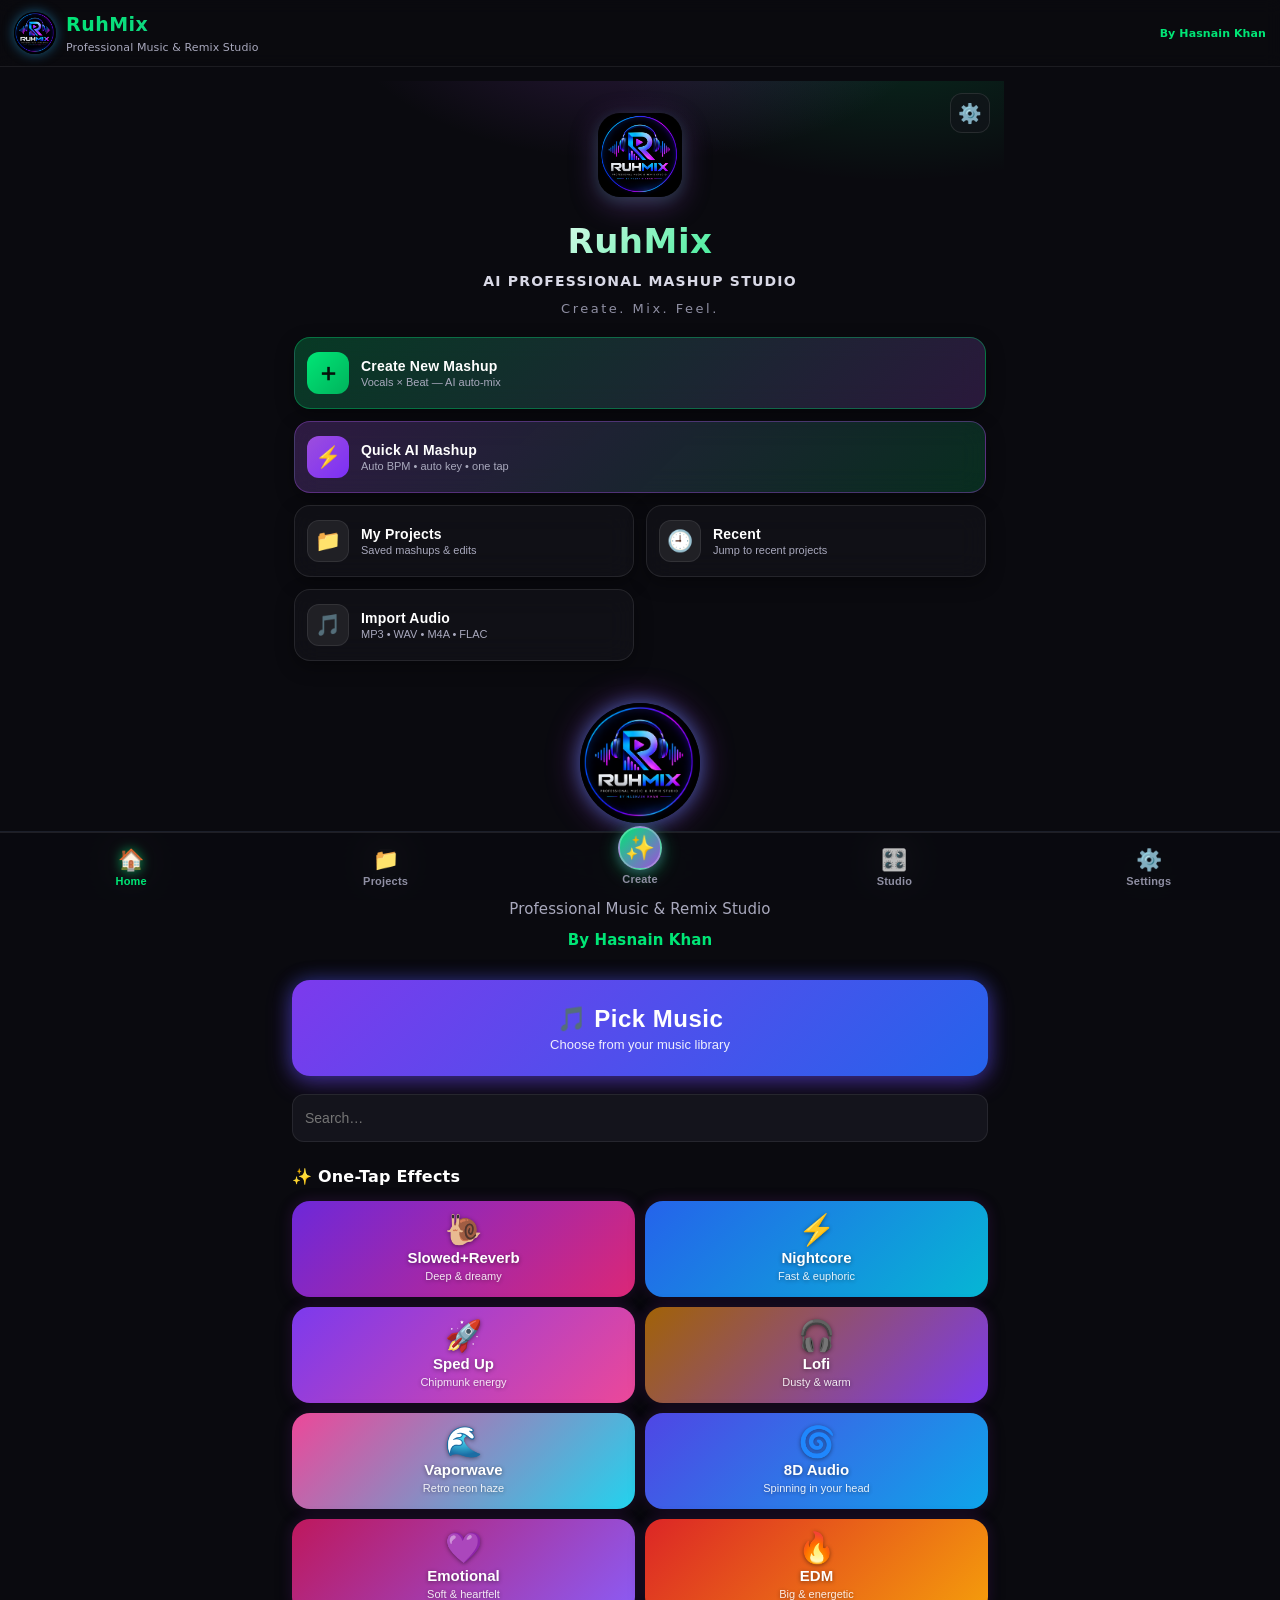
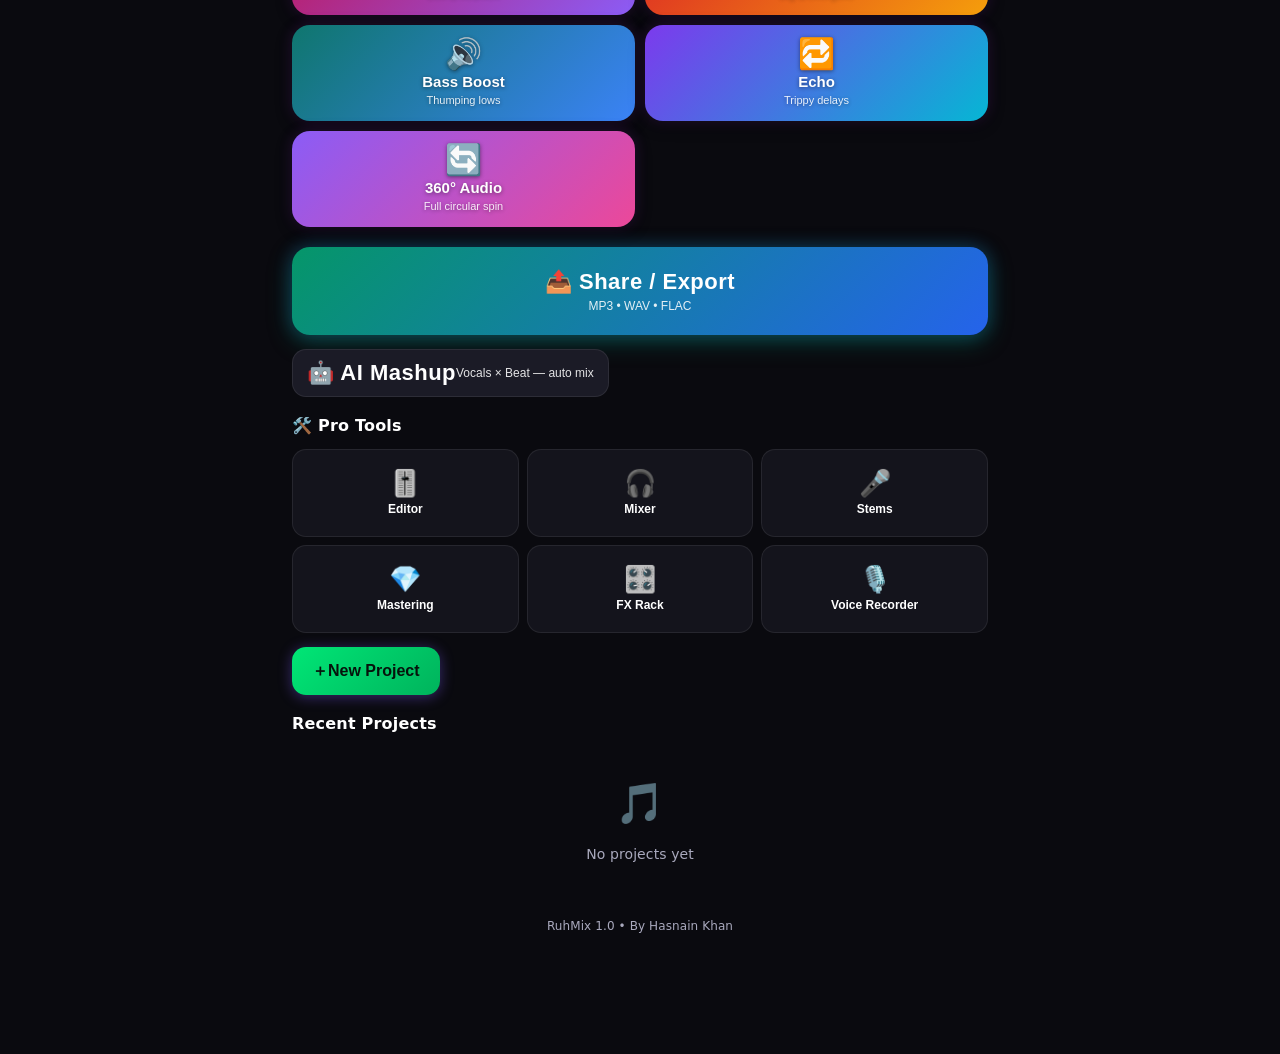
==== commit a94fb645: "v25: AI Professional Mashup Studio (26-section spec)" ====
--- a/www/index.html
+++ b/www/index.html
@@ -5,6 +5,14 @@
 <meta name="viewport" content="width=device-width, initial-scale=1.0, maximum-scale=1.0, user-scalable=no">
 <title>RuhMix — Professional Music & Remix Studio</title>
 <link rel="stylesheet" href="styles.css">
+<link rel="stylesheet" href="css/v25-theme.css">
+<style>
+/* v23: dynamic song slots on the mashup screen */
+.mashup-slot-row{display:flex;align-items:center;gap:8px;margin-bottom:10px}
+.mashup-slot-mid{flex:1;min-width:0}
+.mashup-slot-pick{margin-bottom:2px}
+.mashup-slot-x{flex:0 0 auto}
+</style>
 </head>
 <body>
 <!-- ======================= header ======================= -->
@@ -210,32 +218,57 @@
   <h2>🤖 Auto Mashup</h2>
   <p class="muted">Smart BPM + key matching</p>
   <p id="mashup-engine-tag" class="mashup-tag"></p>
-  <button class="btn big block" id="mashup-pick1">🎤 Song 1 — Vocals</button>
-  <div id="mashup-name1" class="muted">No song selected</div>
-
-  <!-- Beat source: built-in original beats (default) or a second song -->
+
+  <!-- v23: dynamic song slots — 2 to 8 songs -->
+  <div id="mashup-slots"></div>
+  <div class="row" style="align-items:center;gap:10px">
+    <button class="btn" id="mashup-add">＋ Add Song</button>
+    <span id="mashup-count" class="muted small">Songs: 0/8</span>
+  </div>
+
+  <!-- 1-song mode: built-in original beats (default) -->
   <div class="panel" id="mashup-beatsrc-panel">
     <div class="row"><strong>🎹 Beat source</strong></div>
     <div class="seg" id="mashup-beatsrc-seg" role="group" aria-label="Beat source">
       <button class="btn tog on" id="mashup-src-builtin" data-src="builtin">🎹 Built-in Beats <span class="small">Copyright-Free</span> <span class="beta">Recommended</span></button>
-      <button class="btn tog" id="mashup-src-song2" data-src="song2">🎵 Pick Song 2</button>
-    </div>
-  </div>
-
-  <!-- Built-in beats: 8 original styles, synthesized in-app (default) -->
+    </div>
+  </div>
+
+  <!-- Built-in beats: 8 original styles, synthesized in-app (1-song mode) -->
   <div id="mashup-beats-wrap">
     <p class="muted small">🎹 Original Beats — synthesized in RuhMix, 100% copyright-free</p>
     <div class="card-grid" id="mashup-beat-grid"></div>
   </div>
 
-  <!-- Song 2 beat: shown only when "Pick Song 2" is the beat source -->
-  <div id="mashup-song2-wrap" hidden>
-    <button class="btn big block" id="mashup-pick2">🥁 Song 2 — Beat</button>
-    <div id="mashup-name2" class="muted">No song selected</div>
+  <!-- 2-song mode: style cards (Classic vs Vocal Swap) -->
+  <div id="mashup-style-wrap" hidden>
+    <p class="muted small">🎚️ Choose a mashup style</p>
+    <div class="card-grid" id="mashup-style-grid">
+      <div class="beat-card sel" data-mode2="classic" id="mashup-style-classic">
+        <div class="bc-main">
+          <div class="bc-name">🎤 Classic</div>
+          <div class="bc-meta">Song 1 vocals × Song 2 beat</div>
+        </div>
+      </div>
+      <div class="beat-card" data-mode2="swap" id="mashup-style-swap">
+        <div class="bc-main">
+          <div class="bc-name">🔄 Vocal Swap</div>
+          <div class="bc-meta">Vocals alternate between both songs</div>
+        </div>
+      </div>
+    </div>
+  </div>
+
+  <!-- 3–8 song Mega mode: built-in beat auto-matched -->
+  <div id="mashup-mega-note" class="panel" hidden>
+    <div class="row"><strong>🎹 Built-in copyright-free beat (auto-matched)</strong></div>
+    <p class="muted small" style="margin:4px 0 0">Up to 8 songs — vocals rotate over one consistent original beat.</p>
   </div>
 
   <p class="muted small" id="mashup-honest">Built-in original beat (copyright-free, synthesized in-app) • vocals auto-matched. No fake AI claims.</p>
+  <p class="muted small" id="mashup-min2-hint" hidden>Add at least 2 songs for Classic, Vocal Swap and Mega mashups.</p>
   <button class="btn primary big block" id="mashup-make">✨ Create Auto Mashup</button>
+  <button class="btn big block" id="mashup-cancel" hidden>✕ Cancel</button>
   <div id="mashup-progress" hidden>
     <ol id="mashup-steps" class="msteps">
       <li id="mstep-vocals"><span class="mstep-dot"></span><span class="mstep-label">🎤 Extracting vocals…</span></li>
@@ -568,11 +601,23 @@
 <script src="js/beats-preview.js"></script>
 <script src="js/mashup-dsp.js"></script>
 <script src="js/mashup.js"></script>
+<script src="js/mashup-swap.js"></script>
+<script src="js/mashup-mega.js"></script>
+<script src="js/mashup-arrange.js"></script>
 <script src="js/mashup-stems.js"></script>
 <script src="js/mashup-export.js"></script>
 <script src="js/mashup-screen.js"></script>
 <script src="js/app.js"></script>
 <script src="js/ux-flow.js"></script>
 <script src="js/cdx.js"></script>
+<script src="js/v25-arrange.js"></script>
+<script src="js/v25-mixmaster.js"></script>
+<script src="js/v25-qc.js"></script>
+<script src="js/v25-projects.js"></script>
+<script src="js/v25-stems-ui.js"></script>
+<script src="js/v25-create.js"></script>
+<script src="js/v25-studio.js"></script>
+<script src="js/v25-export-ui.js"></script>
+<script src="js/v25-shell.js"></script>
 </body>
 </html>
--- a/www/css/v25-theme.css
+++ b/www/css/v25-theme.css
@@ -0,0 +1,218 @@
+/* =====================================================================
+   RuhMix — v25-theme.css (W1: Premium dark UI)
+   Spec: §23/§24 — black/charcoal, white text, green #00e676 + purple
+   #9d4edd accents, glassmorphism, 12–16px rounded controls,
+   clean professional typography.
+
+   ADDITIVE ONLY. Every rule is scoped under body.v25 (added at boot by
+   v25-shell.js) so existing screens keep working. Dark overrides skip
+   body.light so the light theme keeps its own palette. No existing
+   selectors are redefined in a breaking way — only CSS variables and
+   additive component classes.
+   ===================================================================== */
+
+/* ---- premium dark palette (dark mode only) ---- */
+body.v25:not(.light) {
+  --bg: #0a0a0f;                 /* black */
+  --bg2: #14141c;                /* deep charcoal */
+  --card: #14141c;               /* deep charcoal */
+  --card2: #1b1b26;
+  --line: rgba(255, 255, 255, 0.08);
+  --txt: #ffffff;                /* white text */
+  --muted: #a9a9bd;
+  --blue: #00e676;               /* primary accent -> green */
+  --purple: #9d4edd;             /* secondary accent -> purple */
+  --grad: linear-gradient(135deg, #00e676, #9d4edd);
+  --ok: #00e676;
+  --radius: 14px;
+  background: #0a0a0f;
+  color: #ffffff;
+  font-family: system-ui, -apple-system, 'Segoe UI', Roboto, 'Helvetica Neue', sans-serif;
+  letter-spacing: 0.1px;
+  -webkit-font-smoothing: antialiased;
+}
+
+/* ======================= bottom nav ======================= */
+body.v25 .v25-bottomnav {
+  position: fixed;
+  left: 0; right: 0; bottom: 0;
+  z-index: 90;
+  display: flex;
+  justify-content: space-around;
+  align-items: stretch;
+  padding: 8px 4px calc(8px + env(safe-area-inset-bottom));
+  background: rgba(10, 10, 15, 0.86);
+  -webkit-backdrop-filter: blur(18px);
+  backdrop-filter: blur(18px);
+  border-top: 1px solid rgba(255, 255, 255, 0.09);
+}
+body.v25 .v25-tab {
+  flex: 1 1 0;
+  min-width: 0;
+  display: flex;
+  flex-direction: column;
+  align-items: center;
+  gap: 3px;
+  padding: 7px 2px 5px;
+  background: transparent;
+  border: 0;
+  border-radius: 12px;
+  color: #8f8fa3;
+  font-size: 11px;
+  font-weight: 600;
+  letter-spacing: 0.2px;
+  cursor: pointer;
+}
+body.v25 .v25-tab:active { background: rgba(255, 255, 255, 0.06); }
+body.v25 .v25-tab-ic { font-size: 21px; line-height: 1.15; }
+body.v25 .v25-tab-lb { white-space: nowrap; }
+body.v25 .v25-tab.active { color: #00e676; }
+body.v25 .v25-tab.active .v25-tab-ic {
+  filter: drop-shadow(0 0 6px rgba(0, 230, 118, 0.65));
+}
+/* center "Create" hero tab */
+body.v25 .v25-tab-hero .v25-tab-ic {
+  background: linear-gradient(135deg, #00e676, #9d4edd);
+  color: #0a0a0f;
+  width: 44px; height: 44px;
+  border-radius: 50%;
+  display: flex; align-items: center; justify-content: center;
+  font-size: 24px;
+  margin-top: -22px;
+  box-shadow: 0 4px 18px rgba(0, 230, 118, 0.45), 0 2px 10px rgba(157, 78, 221, 0.35);
+  border: 2px solid rgba(255, 255, 255, 0.25);
+}
+body.v25 .v25-tab-hero.active { color: #00e676; }
+/* keep screens clear of the nav */
+body.v25 #screens { padding-bottom: 78px; }
+body.v25 { padding-bottom: 0; }
+
+/* ======================= home dashboard ======================= */
+body.v25 .v25-dash {
+  position: relative;
+  padding: 26px 16px 8px;
+  margin: 0 -16px 6px; /* bleed to screen edges */
+  background:
+    radial-gradient(420px 200px at 50% -60px, rgba(157, 78, 221, 0.22), transparent 70%),
+    radial-gradient(420px 200px at 85% -40px, rgba(0, 230, 118, 0.14), transparent 70%);
+}
+body.v25 .v25-gear {
+  position: absolute;
+  top: 12px; right: 14px;
+  width: 40px; height: 40px;
+  border-radius: 12px;
+  border: 1px solid rgba(255, 255, 255, 0.10);
+  background: rgba(20, 20, 28, 0.55);
+  -webkit-backdrop-filter: blur(12px);
+  backdrop-filter: blur(12px);
+  font-size: 19px;
+  color: #fff;
+  cursor: pointer;
+}
+body.v25 .v25-gear:active { transform: scale(0.94); }
+body.v25 .v25-brand { text-align: center; padding: 6px 0 14px; }
+body.v25 .v25-logo {
+  width: 84px; height: 84px;
+  border-radius: 22px;
+  box-shadow: 0 8px 28px rgba(157, 78, 221, 0.35), 0 4px 14px rgba(0, 230, 118, 0.18);
+}
+body.v25 .v25-name {
+  font-size: 34px;
+  font-weight: 800;
+  letter-spacing: 0.5px;
+  margin-top: 10px;
+  background: linear-gradient(135deg, #ffffff 30%, #00e676 75%, #9d4edd);
+  -webkit-background-clip: text;
+  background-clip: text;
+  -webkit-text-fill-color: transparent;
+}
+body.v25 .v25-sub {
+  font-size: 14px;
+  font-weight: 600;
+  color: #d9d9e6;
+  letter-spacing: 1.2px;
+  text-transform: uppercase;
+  margin-top: 4px;
+}
+body.v25 .v25-tag {
+  font-size: 13px;
+  color: #8f8fa3;
+  letter-spacing: 2.5px;
+  margin-top: 6px;
+}
+
+/* glassmorphism action cards */
+body.v25 .v25-cards {
+  display: grid;
+  grid-template-columns: 1fr 1fr;
+  gap: 12px;
+  padding: 4px 2px 10px;
+}
+body.v25 .v25-card {
+  display: flex;
+  align-items: center;
+  gap: 12px;
+  text-align: left;
+  padding: 14px 12px;
+  border-radius: 16px;
+  border: 1px solid rgba(255, 255, 255, 0.09);
+  background: rgba(20, 20, 28, 0.60);
+  -webkit-backdrop-filter: blur(14px);
+  backdrop-filter: blur(14px);
+  color: #fff;
+  cursor: pointer;
+  box-shadow: 0 6px 18px rgba(0, 0, 0, 0.35);
+}
+body.v25 .v25-card:active { transform: scale(0.97); }
+body.v25 .v25-card-ic {
+  flex: 0 0 auto;
+  width: 42px; height: 42px;
+  border-radius: 12px;
+  display: flex; align-items: center; justify-content: center;
+  font-size: 21px;
+  background: rgba(255, 255, 255, 0.07);
+  border: 1px solid rgba(255, 255, 255, 0.08);
+}
+body.v25 .v25-card-tx { display: flex; flex-direction: column; min-width: 0; }
+body.v25 .v25-card-title { font-size: 14px; font-weight: 700; letter-spacing: 0.2px; }
+body.v25 .v25-card-sub { font-size: 11px; color: #a9a9bd; margin-top: 2px; }
+body.v25 .v25-recent-count { color: #00e676; font-weight: 800; }
+body.v25 .v25-card-wide { grid-column: 1 / -1; }
+/* "Create New Mashup" — green gradient hero */
+body.v25 .v25-card-create {
+  background: linear-gradient(135deg, rgba(0, 230, 118, 0.22), rgba(157, 78, 221, 0.22));
+  border: 1px solid rgba(0, 230, 118, 0.35);
+}
+body.v25 .v25-card-create .v25-card-ic {
+  background: linear-gradient(135deg, #00e676, #00b35c);
+  color: #06130c;
+  font-size: 24px; font-weight: 800;
+  border: 0;
+}
+/* "Quick AI Mashup" — purple/green AI accent */
+body.v25 .v25-card-ai {
+  background: linear-gradient(135deg, rgba(157, 78, 221, 0.25), rgba(0, 230, 118, 0.16));
+  border: 1px solid rgba(157, 78, 221, 0.40);
+}
+body.v25 .v25-card-ai .v25-card-ic {
+  background: linear-gradient(135deg, #9d4edd, #7b2ff7);
+  color: #fff;
+  border: 0;
+}
+
+/* ======================= gentle global upgrades (v25 scope) ======================= */
+body.v25:not(.light) .btn { border-radius: 14px; }
+body.v25:not(.light) .textin,
+body.v25:not(.light) input[type="search"] { border-radius: 12px; }
+body.v25:not(.light) #topbar {
+  background: rgba(10, 10, 15, 0.90);
+  border-bottom: 1px solid rgba(255, 255, 255, 0.08);
+}
+body.v25:not(.light) .btn.primary {
+  background: linear-gradient(135deg, #00e676, #00b35c);
+  color: #06130c;
+  font-weight: 700;
+}
+body.v25:not(.light) h1, body.v25:not(.light) h2, body.v25:not(.light) h3 {
+  letter-spacing: 0.2px;
+}
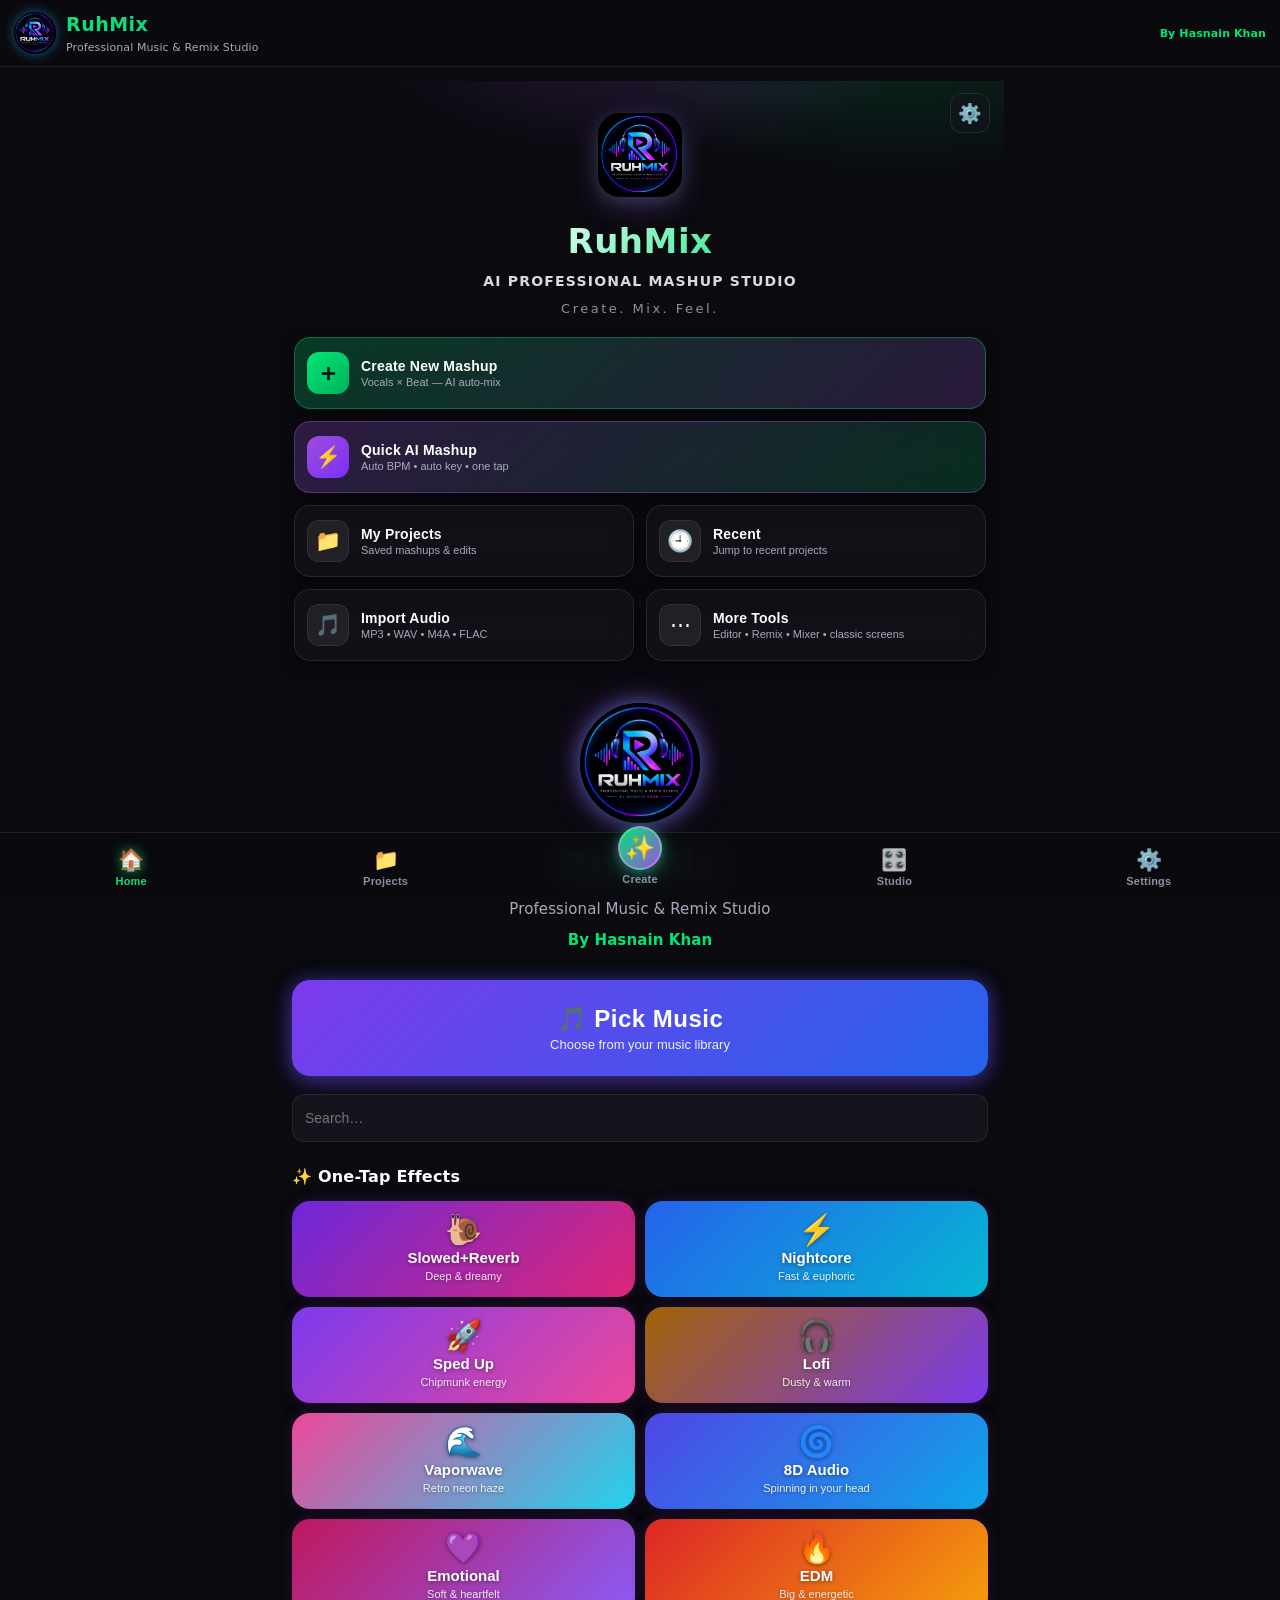
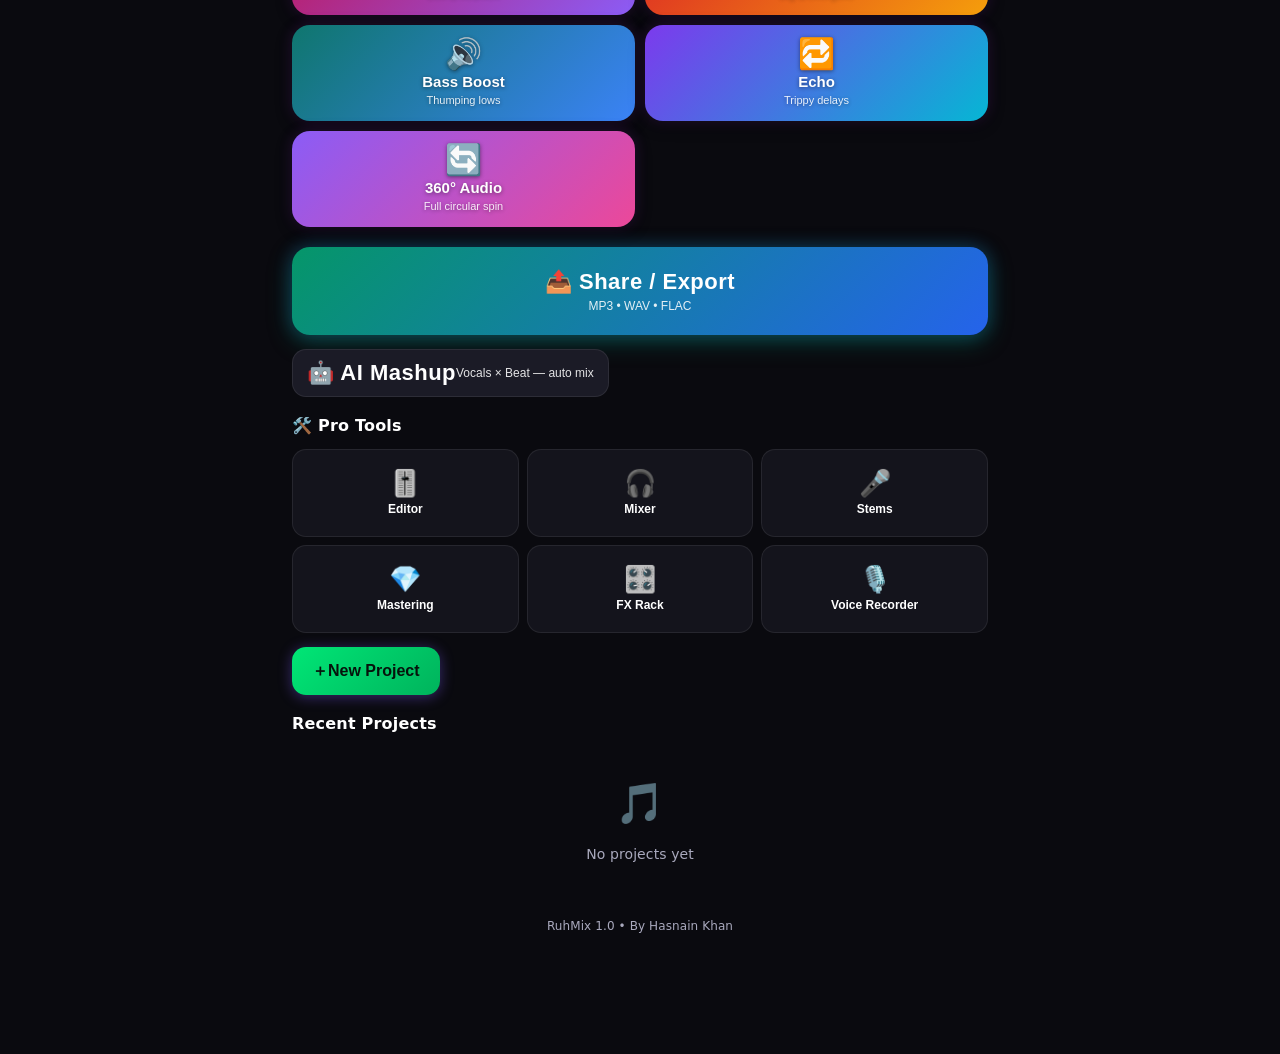
==== commit 65dadf07: "v27: self-improvement round — WSOLA phase-coherence rewrite, smart section detection, real downbeat " ====
--- a/www/index.html
+++ b/www/index.html
@@ -154,6 +154,9 @@
     <div class="row"><label>Speed <input type="range" id="ed-speed" min="50" max="200" value="100"></label><span id="ed-speed-v">1.00×</span></div>
     <div class="honest">Pitch changes with tempo (no independent pitch-shift in v1).</div>
     <button class="btn small tog" id="ed-loop">🔁 Loop</button>
+    <button class="btn small" id="ed-loop-set" title="Set loop region from the current selection">Set region</button>
+    <span id="ed-loop-region" class="mono" style="display:none"></span>
+    <label class="mono" title="How many times the loop region repeats in the exported file">×<select id="ed-loop-times"><option value="1">1</option><option value="2" selected>2</option><option value="3">3</option><option value="4">4</option><option value="6">6</option><option value="8">8</option></select></label>
   </div>
   <div class="panel">
     <h4>Markers</h4>
@@ -319,6 +322,7 @@
   <div class="btn-row">
     <button class="btn primary" id="mx-play-all">▶ Play All</button>
     <button class="btn" id="mx-stop-all">■ Stop</button>
+    <button class="btn" id="mx-export-mix">🎚️ Export Mix</button>
   </div>
   <div id="mixer-tracks"></div>
 </section>
@@ -414,6 +418,9 @@
     <div class="row"><label>Treble <input type="range" id="mst-eqt" min="-12" max="12" value="1"></label><span id="mst-eqt-v">+1 dB</span></div>
     <div class="row"><label>Threshold <input type="range" id="mst-thr" min="-30" max="0" value="-14"></label><span id="mst-thr-v">-14 dB</span></div>
     <div class="row"><label>Ratio <input type="range" id="mst-ratio" min="10" max="100" value="25"></label><span id="mst-ratio-v">2.5:1</span></div>
+  </div>
+  <div class="btn-row">
+    <label class="radio-row"><input type="checkbox" id="mst-apply-export"><span>🎛️ Apply mastering to exports</span></label>
   </div>
   <div class="btn-row">
     <button class="btn" id="mst-ab">Hearing: AFTER (mastered)</button>
@@ -452,7 +459,14 @@
     <div class="row"><label>Sample Rate <select id="exp-sr"><option selected>44100</option><option>48000</option></select> Hz</label></div>
     <label class="radio-row"><input type="checkbox" id="exp-normalize" checked><span>Loudness normalize (peak −0.5 dB)</span></label>
     <div id="exp-note" class="muted small"></div>
+    <div id="exp-mastering-flag" class="muted small" style="display:none"></div>
     <div class="honest">M4A/AAC: offline encoding is not possible in the browser (native code required) — so M4A is not listed.</div>
+  </div>
+  <div class="panel" id="exp-copyright">
+    <h4>⚖️ Copyright Notice</h4>
+    <p class="muted small">Only use audio that you own, have permission to use, or are otherwise legally authorized to process and publish.</p>
+    <p class="muted small"><b>Creating a mashup does NOT give you copyright ownership.</b></p>
+    <label class="radio-row"><input type="checkbox" id="exp-copyright-ack"><span>I understand — I will only export and share audio I am legally authorized to use.</span></label>
   </div>
   <div class="progress"><div class="pbar" id="exp-pbar"></div></div>
   <div id="exp-status" class="status"></div>
@@ -602,6 +616,7 @@
 <script src="js/mashup-dsp.js"></script>
 <script src="js/mashup.js"></script>
 <script src="js/mashup-swap.js"></script>
+<script src="js/v27-sections.js"></script>
 <script src="js/mashup-mega.js"></script>
 <script src="js/mashup-arrange.js"></script>
 <script src="js/mashup-stems.js"></script>
@@ -617,7 +632,13 @@
 <script src="js/v25-stems-ui.js"></script>
 <script src="js/v25-create.js"></script>
 <script src="js/v25-studio.js"></script>
+<script src="js/v26-studio-fx.js"></script>
+<script src="js/v26-vocal.js"></script>
 <script src="js/v25-export-ui.js"></script>
 <script src="js/v25-shell.js"></script>
+<script src="js/v26-mixdown.js"></script>
+<script src="js/v27-cleanup.js"></script>
+<script src="js/v27-downbeat.js"></script>
+<script src="js/v27-loop.js"></script>
 </body>
 </html>
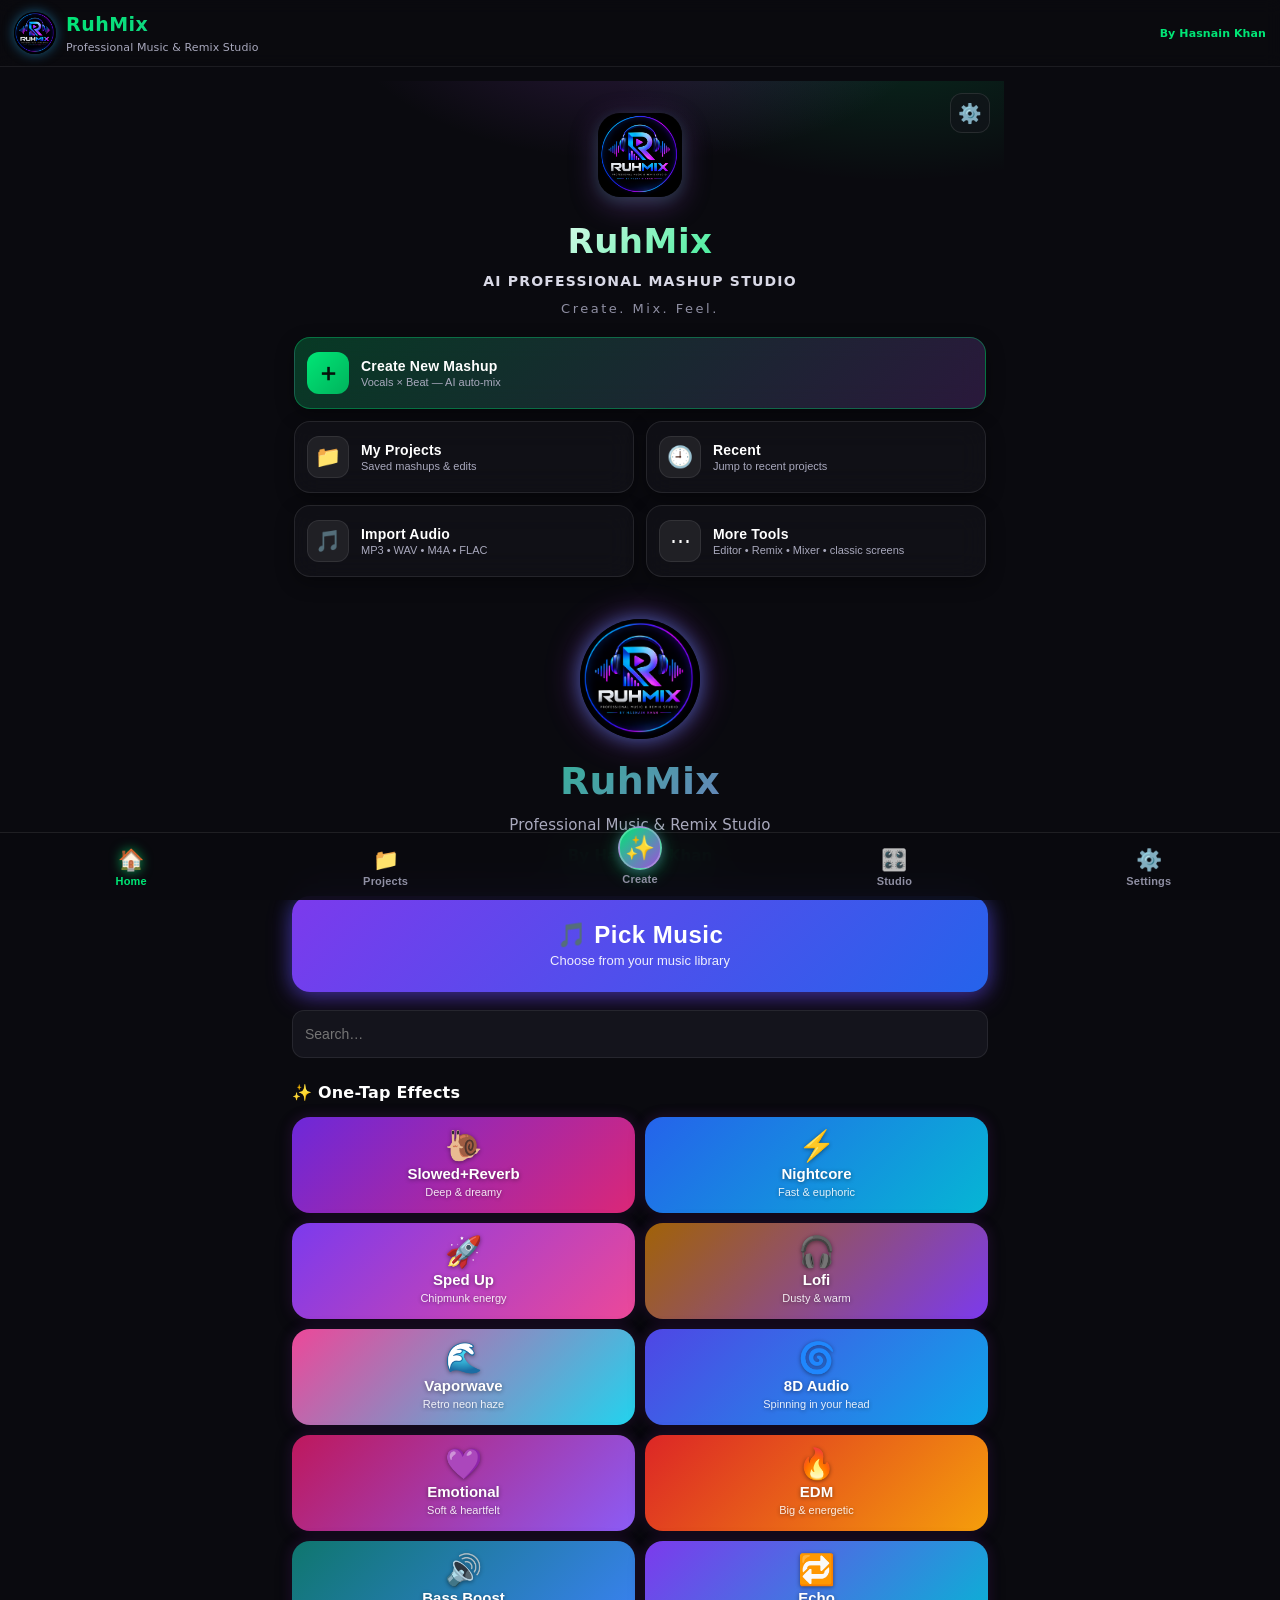
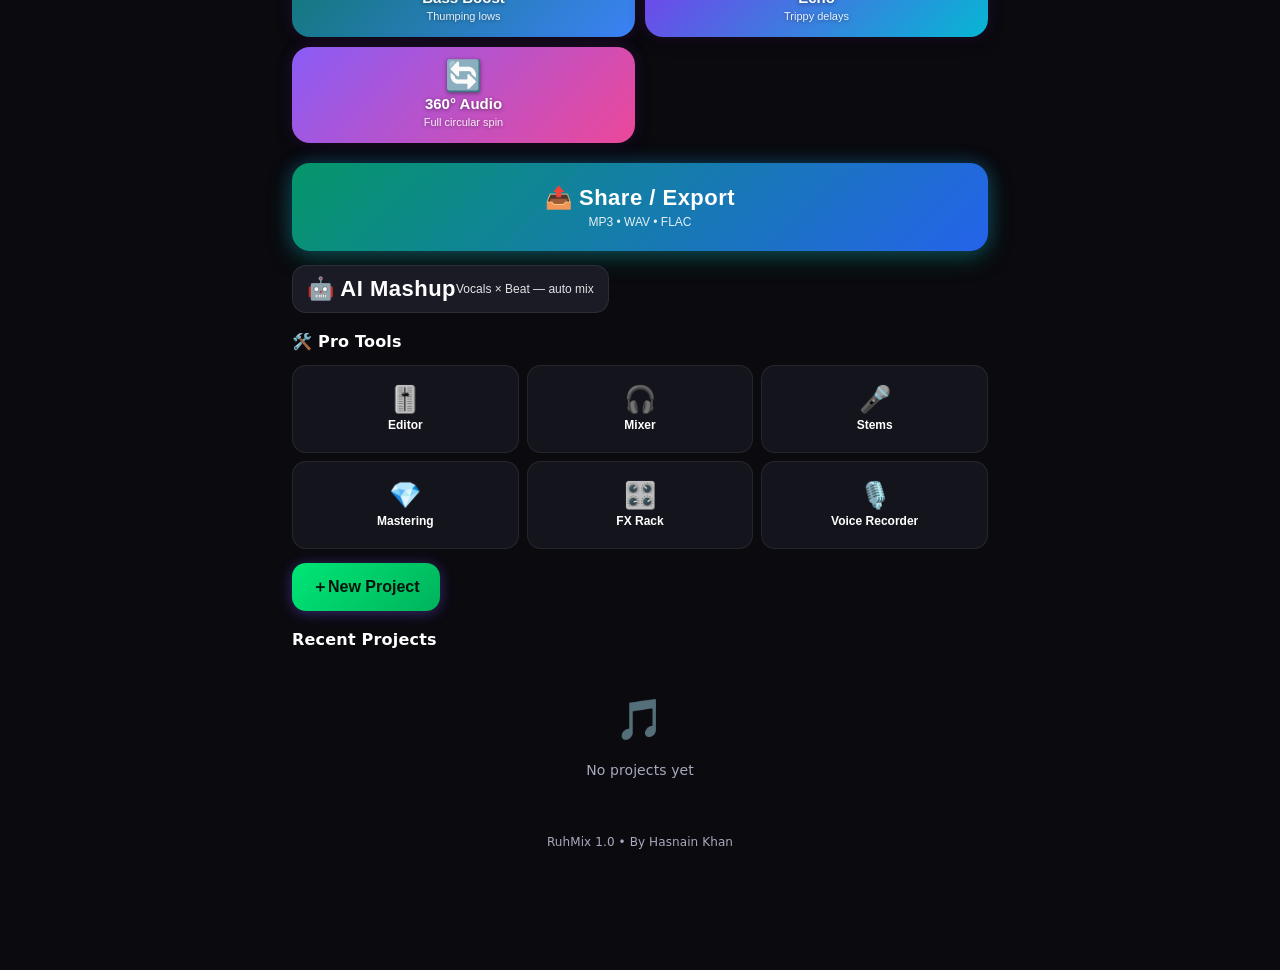
==== commit fb66c606: "v29: proactive dogfood + de-bloat — 20+ self-found bugs fixed (P0 pick-audio, preset plumbing, undo " ====
--- a/www/index.html
+++ b/www/index.html
@@ -629,7 +629,6 @@
 <script src="js/v25-mixmaster.js"></script>
 <script src="js/v25-qc.js"></script>
 <script src="js/v25-projects.js"></script>
-<script src="js/v25-stems-ui.js"></script>
 <script src="js/v25-create.js"></script>
 <script src="js/v25-studio.js"></script>
 <script src="js/v26-studio-fx.js"></script>
--- a/www/styles.css
+++ b/www/styles.css
@@ -390,6 +390,23 @@
   padding: 10px 14px; font-size: 13px;
   display: flex; align-items: center; justify-content: space-between; gap: 8px;
 }
+/* J4-5: background separation indicator — persistent jab tak run chale */
+#sep-badge {
+  position: fixed; left: 12px; right: 12px; bottom: 84px; z-index: 60;
+  display: flex; align-items: center; gap: 10px;
+  background: rgba(20, 26, 48, 0.97); border: 1px solid var(--blue);
+  border-radius: 14px; padding: 10px 14px; font-size: 13px; color: var(--txt);
+  box-shadow: 0 4px 18px rgba(0, 0, 0, 0.45); cursor: pointer;
+}
+body.light #sep-badge { background: rgba(255, 255, 255, 0.97); }
+.sb-dot { width: 10px; height: 10px; border-radius: 50%; background: var(--blue);
+  flex: none; animation: sb-pulse 1.2s ease-in-out infinite; }
+@keyframes sb-pulse {
+  0%, 100% { opacity: 1; transform: scale(1); }
+  50% { opacity: 0.35; transform: scale(0.8); }
+}
+.sb-label { flex: 1; }
+.sb-go { color: var(--blue); font-weight: 700; white-space: nowrap; }
 .foot-note { text-align: center; color: var(--muted); font-size: 12px; margin: 24px 0 10px; }
 .about-logo { width: 72px; height: 72px; border-radius: 50%; margin-bottom: 6px; }
 /* About screen */
